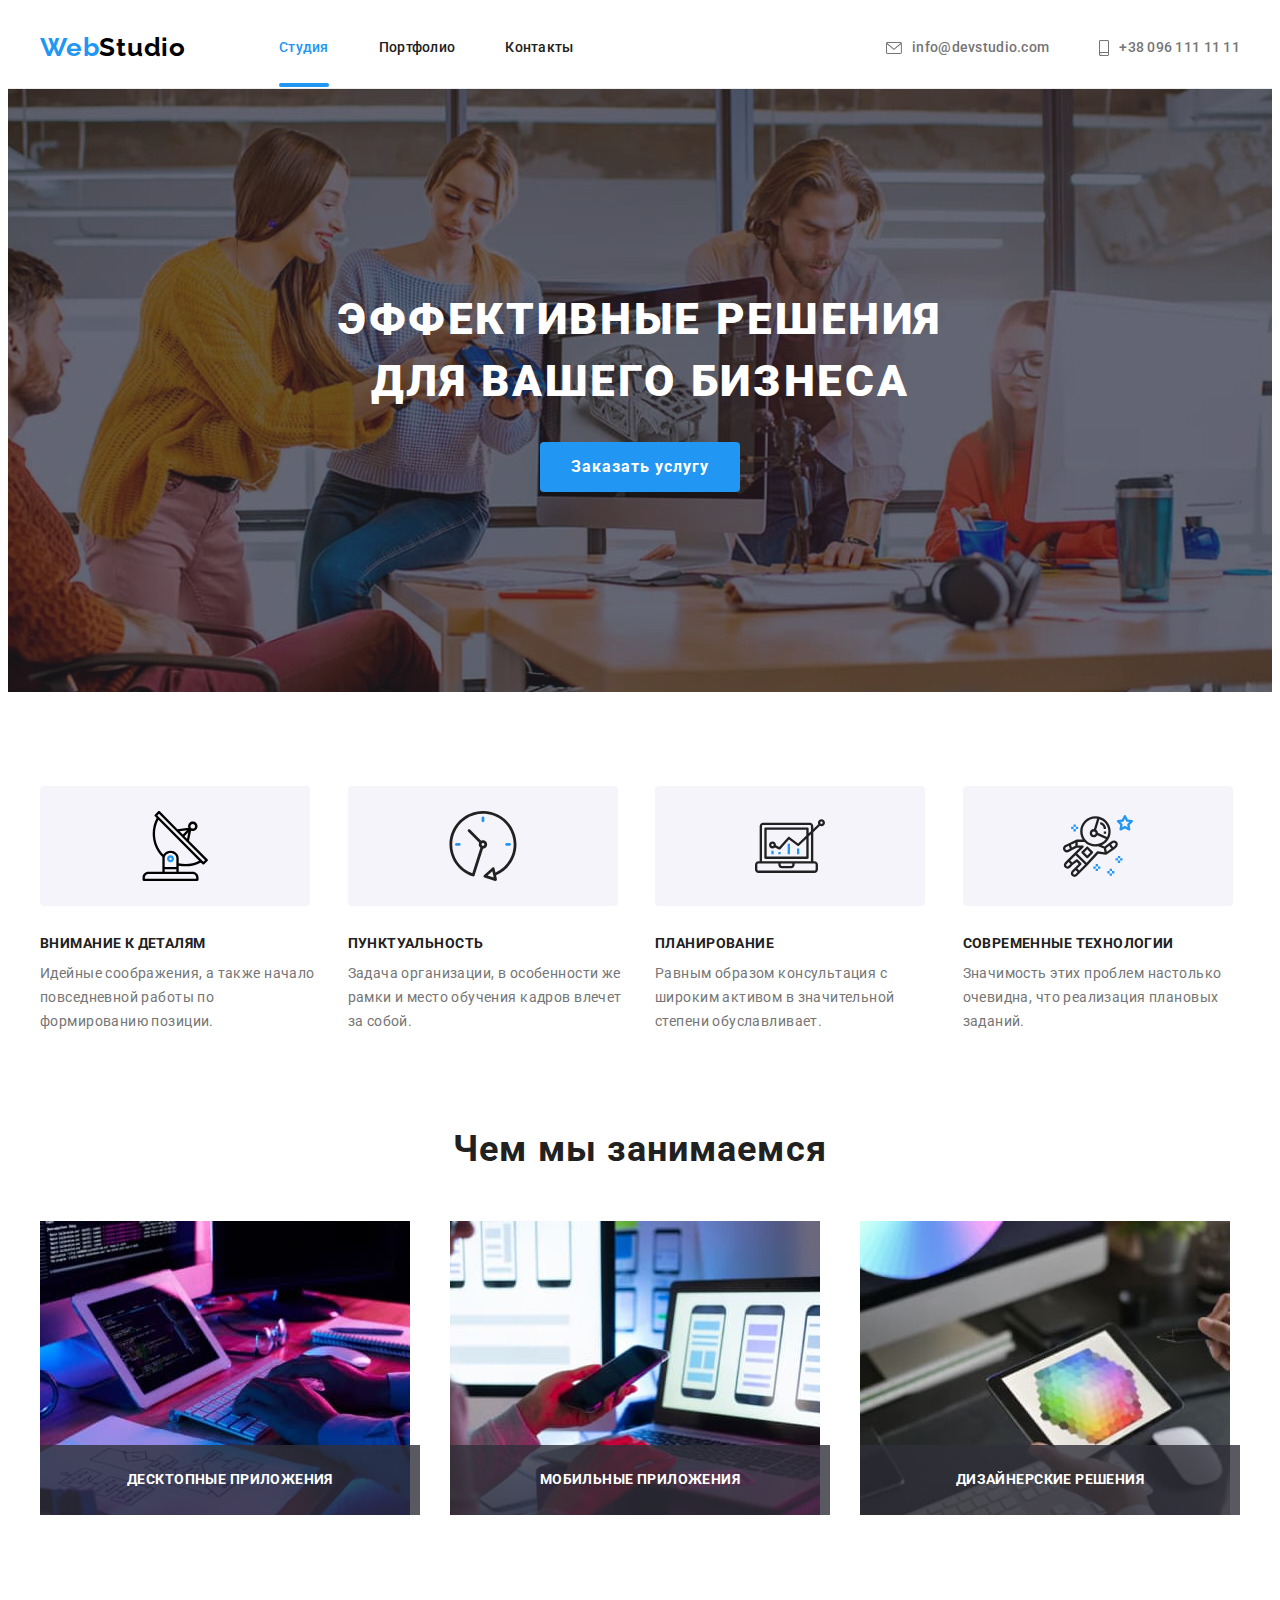
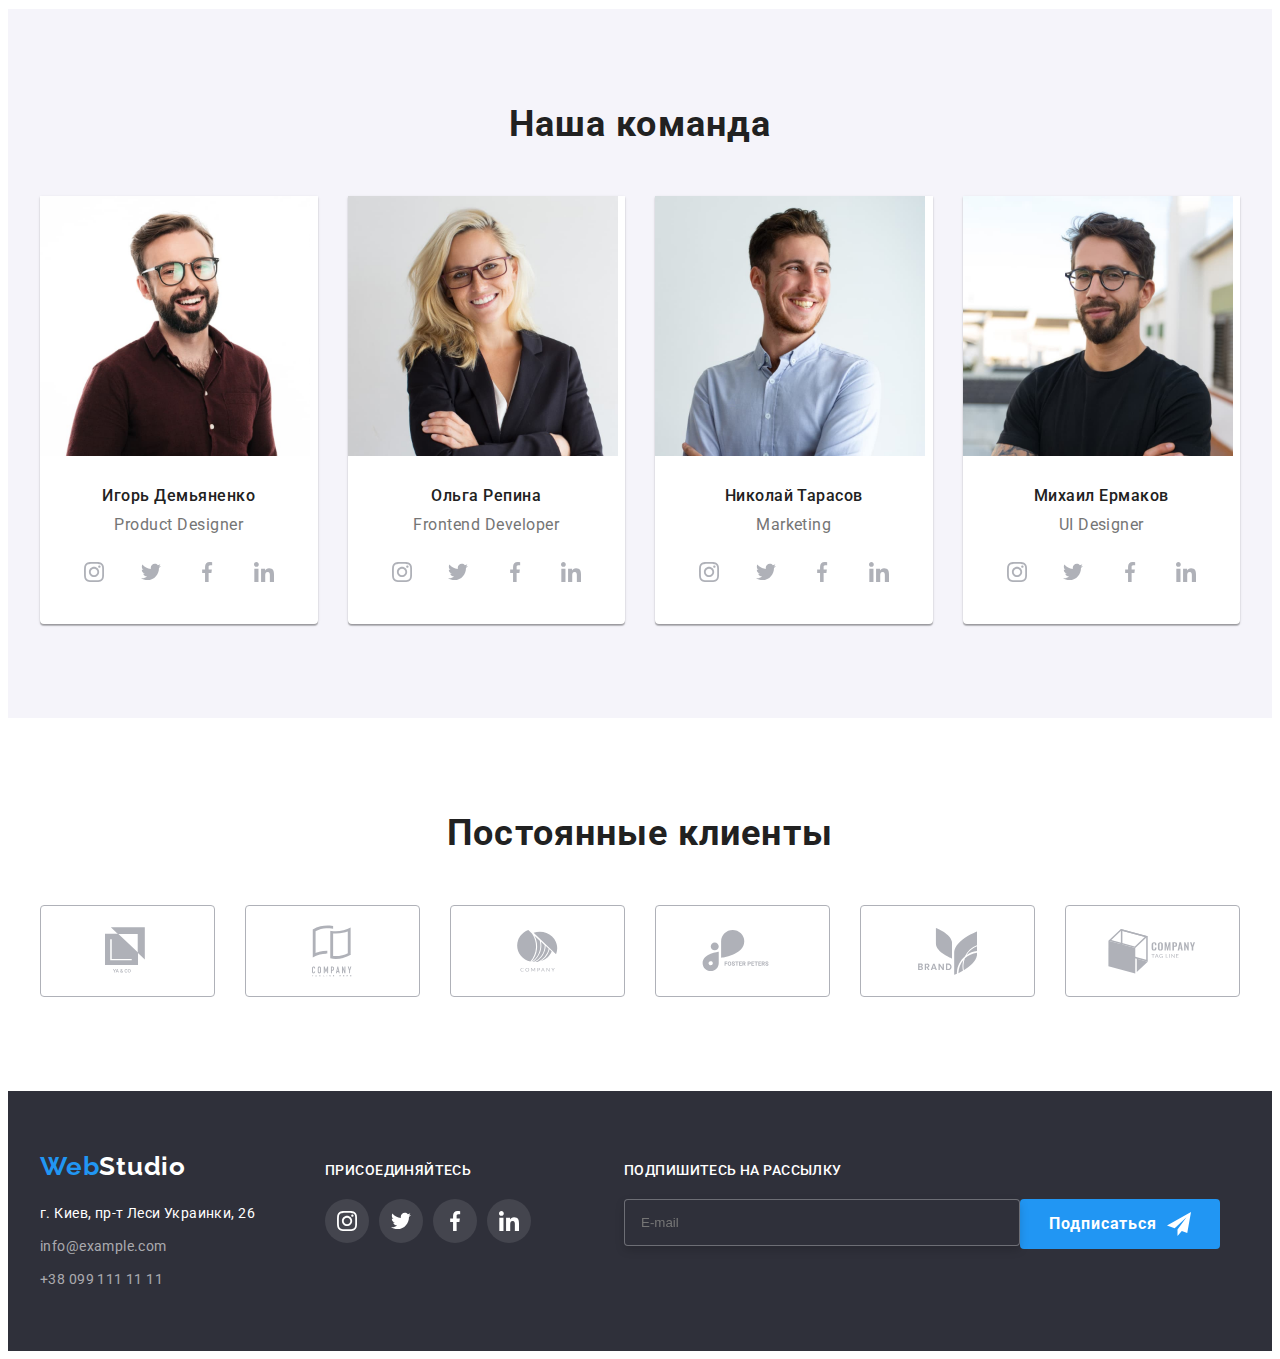
==== index.html @ 28b5408b "делаю модалку" ====
<!DOCTYPE html>
<html lang="ru">
  <head>
    <meta charset="UTF-8" />
    <meta http-equiv="X-UA-Compatible" content="IE=edge" />
    <meta name="viewport" content="width=device-width, initial-scale=1.0" />
    <title>Document</title>
    <link rel="preconnect" href="https://fonts.gstatic.com" />
    <link
      href="https://fonts.googleapis.com/css2?family=Raleway:wght@700&family=Roboto:wght@400;500;700;900&display=swap"
      rel="stylesheet"
    />
    <link
      rel="stylesheet"
      href="https://cdnjs.cloudflare.com/ajax/libs/modern-normalize/1.0.0/modern-normalize.css"
      integrity="sha512-Zx6MlUMKSVJoQ+83OwhdILe8cSEsCzfqThJd7J/VA2UrK6Ctj85p+xzqfyuNXE5B1k25uUdmJ2OzItbBy9GHAQ=="
      crossorigin="anonymous"
    />
    <link rel="stylesheet" href="./css/styles.css" />
  </head>
  <body>
    <!-- Шапка -->
    <header class="top">
      <div class="container">
        <nav class="navigator">
          <a href="./index.html" class="logo"
            >Web<span class="accent">Studio</span></a
          >
          <ul class="site-nav list">
            <li class="item">
              <a href="" class="link current">Студия</a>
            </li>
            <li class="item">
              <a href="./portfolio.html" class="link">Портфолио</a>
            </li>
            <li class="item">
              <a href="" class="link">Контакты</a>
            </li>
          </ul>
        </nav>
        <ul class="contact-nav list">
          <li class="item">
            <a href="mailto:info@devstudio.com" class="link"
              ><svg class="icon-envelope">
                <use href="./images/symbol-defs.svg#envelope"></use>
              </svg>
              info@devstudio.com</a
            >
          </li>
          <li class="item">
            <a href="tel:+380961111111" class="link">
              <svg class="icon-smartphone">
                <use href="./images/symbol-defs.svg#smartphone"></use>
              </svg>
              +38 096 111 11 11</a
            >
          </li>
        </ul>
      </div>
    </header>
    <main>
      <!-- Герой -->
      <section class="hero">
        <div class="container">
          <h1 class="hero-title">Эффективные решения для вашего бизнеса</h1>
          <button type="button" class="button primary" data-modal-open>
            Заказать услугу
          </button>
        </div>
      </section>
      <!-- Особенности -->
      <section class="features">
        <div class="container">
          <h2 class="visually-hidden">Наша особенность</h2>
          <ul class="card-set list">
            <li class="item-secondary">
              <div class="thumb">
                <svg class="icon-features">
                  <use href="./images/symbol-defs.svg#Group"></use>
                </svg>
              </div>
              <h3 class="title-features">Внимание к деталям</h3>
              <p class="text">
                Идейные соображения, а также начало повседневной работы по
                формированию позиции.
              </p>
            </li>
            <li class="item-secondary">
              <div class="thumb">
                <svg class="icon-features">
                  <use href="./images/symbol-defs.svg#clock"></use>
                </svg>
              </div>
              <h3 class="title-features">Пунктуальность</h3>
              <p class="text">
                Задача организации, в особенности же рамки и место обучения
                кадров влечет за собой.
              </p>
            </li>
            <li class="item-secondary">
              <div class="thumb">
                <svg class="icon-features">
                  <use href="./images/symbol-defs.svg#diagram"></use>
                </svg>
              </div>
              <h3 class="title-features">Планирование</h3>
              <p class="text">
                Равным образом консультация с широким активом в значительной
                степени обуславливает.
              </p>
            </li>
            <li class="item-secondary">
              <div class="thumb">
                <svg class="icon-features">
                  <use href="./images/symbol-defs.svg#astronaut"></use>
                </svg>
              </div>
              <h3 class="title-features">Современные технологии</h3>
              <p class="text">
                Значимость этих проблем настолько очевидна, что реализация
                плановых заданий.
              </p>
            </li>
          </ul>
        </div>
      </section>
      <!-- Чем мы занимаемся -->
      <section class="work">
        <div class="container">
          <h2 class="title">Чем мы занимаемся</h2>
          <ul class="card-set list">
            <li class="item-primary">
              <img
                class="img"
                src="./images/keyboard.jpg"
                alt="Клавиатура"
                width="370"
              />
              <div class="lable">
                <h3 class="title-job">Десктопные приложения</h3>
              </div>
            </li>
            <li class="item-primary">
              <img
                class="img"
                src="./images/notebook.jpg"
                alt="ноутбук"
                width="370"
              />
              <div class="lable">
                <h3 class="title-job">Мобильные приложения</h3>
              </div>
            </li>
            <li class="item-primary">
              <img
                class="img"
                src="./images/tablet.jpg"
                alt="планшет"
                width="370"
              />
              <div class="lable">
                <h3 class="title-job">Дизайнерские решения</h3>
              </div>
            </li>
          </ul>
        </div>
      </section>
      <!-- Наша команда -->
      <section class="team">
        <div class="container">
          <h2 class="title">Наша команда</h2>
          <ul class="card-set list">
            <li class="item">
              <div class="card-team">
                <img
                  src="./images/team_card_one.jpg"
                  alt="Фото Дмитрия"
                  width="270"
                />
              </div>
              <div class="name-card">
                <h3 class="name-title">Игорь Демьяненко</h3>
                <p class="text">Product Designer</p>
                <ul class="icons list">
                  <li class="item">
                    <a href="" class="icon-link">
                      <svg class="icon instagram">
                        <use href="./images/symbol-defs.svg#instagram"></use>
                      </svg>
                    </a>
                  </li>
                  <li class="item">
                    <a href="" class="icon-link">
                      <svg class="icon twitter">
                        <use href="./images/symbol-defs.svg#twitter"></use>
                      </svg>
                    </a>
                  </li>
                  <li class="item">
                    <a href="" class="icon-link">
                      <svg class="icon facebook">
                        <use href="./images/symbol-defs.svg#facebook"></use>
                      </svg>
                    </a>
                  </li>
                  <li class="item">
                    <a href="" class="icon-link">
                      <svg class="icon linkedin">
                        <use href="./images/symbol-defs.svg#linkedin"></use>
                      </svg>
                    </a>
                  </li>
                </ul>
              </div>
            </li>
            <li class="item">
              <div class="card-team">
                <img
                  src="./images/team_card_two.jpg"
                  alt="Фото Ольгы"
                  width="270"
                />
              </div>
              <div class="name-card">
                <h3 class="name-title">Ольга Репина</h3>
                <p class="text">Frontend Developer</p>
                <ul class="icons list">
                  <li class="item">
                    <a href="" class="icon-link">
                      <svg class="icon instagram">
                        <use href="./images/symbol-defs.svg#instagram"></use>
                      </svg>
                    </a>
                  </li>
                  <li class="item">
                    <a href="" class="icon-link">
                      <svg class="icon twitter">
                        <use href="./images/symbol-defs.svg#twitter"></use>
                      </svg>
                    </a>
                  </li>
                  <li class="item">
                    <a href="" class="icon-link">
                      <svg class="icon facebook">
                        <use href="./images/symbol-defs.svg#facebook"></use>
                      </svg>
                    </a>
                  </li>
                  <li class="item">
                    <a href="" class="icon-link">
                      <svg class="icon linkedin">
                        <use href="./images/symbol-defs.svg#linkedin"></use>
                      </svg>
                    </a>
                  </li>
                </ul>
              </div>
            </li>
            <li class="item">
              <div class="card-team">
                <img
                  src="./images/team_card_three.jpg"
                  alt="Фото Николая"
                  width="270"
                />
              </div>
              <div class="name-card">
                <h3 class="name-title">Николай Тарасов</h3>
                <p class="text">Marketing</p>
                <ul class="icons list">
                  <li class="item">
                    <a href="" class="icon-link">
                      <svg class="icon instagram">
                        <use href="./images/symbol-defs.svg#instagram"></use>
                      </svg>
                    </a>
                  </li>
                  <li class="item">
                    <a href="" class="icon-link">
                      <svg class="icon twitter">
                        <use href="./images/symbol-defs.svg#twitter"></use>
                      </svg>
                    </a>
                  </li>
                  <li class="item">
                    <a href="" class="icon-link">
                      <svg class="icon facebook">
                        <use href="./images/symbol-defs.svg#facebook"></use>
                      </svg>
                    </a>
                  </li>
                  <li class="item">
                    <a href="" class="icon-link">
                      <svg class="icon linkedin">
                        <use href="./images/symbol-defs.svg#linkedin"></use>
                      </svg>
                    </a>
                  </li>
                </ul>
              </div>
            </li>
            <li class="item">
              <div class="card-team">
                <img
                  src="./images/team_card_four.jpg"
                  alt="Фото Дмитрия"
                  width="270"
                />
              </div>
              <div class="name-card">
                <h3 class="name-title">Михаил Ермаков</h3>
                <p class="text">UI Designer</p>
                <ul class="icons list">
                  <li class="item">
                    <a href="" class="icon-link">
                      <svg class="icon instagram">
                        <use href="./images/symbol-defs.svg#instagram"></use>
                      </svg>
                    </a>
                  </li>
                  <li class="item">
                    <a href="" class="icon-link">
                      <svg class="icon twitter">
                        <use href="./images/symbol-defs.svg#twitter"></use>
                      </svg>
                    </a>
                  </li>
                  <li class="item">
                    <a href="" class="icon-link">
                      <svg class="icon facebook">
                        <use href="./images/symbol-defs.svg#facebook"></use>
                      </svg>
                    </a>
                  </li>
                  <li class="item">
                    <a href="" class="icon-link">
                      <svg class="icon linkedin">
                        <use href="./images/symbol-defs.svg#linkedin"></use>
                      </svg>
                    </a>
                  </li>
                </ul>
              </div>
            </li>
          </ul>
        </div>
      </section>
      <!-- КЛИЕНТЫ -->
      <section class="client">
        <div class="container">
          <h2 class="title">Постоянные клиенты</h2>
          <ul class="card-set list">
            <li class="clients-item">
              <a href="" class="icon-link">
                <svg width="44" height="49">
                  <use href="./images/symbol-defs.svg#YA--CO"></use>
                </svg>
              </a>
            </li>
            <li class="clients-item">
              <a href="" class="icon-link">
                <svg width="40" height="52">
                  <use href="./images/symbol-defs.svg#tagline-here"></use>
                </svg>
              </a>
            </li>
            <li class="clients-item">
              <a href="" class="icon-link">
                <svg width="41" height="42">
                  <use href="./images/symbol-defs.svg#Company"></use>
                </svg>
              </a>
            </li>
            <li class="clients-item">
              <a href="" class="icon-link">
                <svg width="80" height="42">
                  <use href="./images/symbol-defs.svg#FOSTER-PETERS"></use>
                </svg>
              </a>
            </li>
            <li class="clients-item">
              <a href="" class="icon-link">
                <svg width="59" height="47">
                  <use href="./images/symbol-defs.svg#Brand"></use>
                </svg>
              </a>
            </li>
            <li class="clients-item">
              <a href="" class="icon-link">
                <svg width="88" height="45">
                  <use href="./images/symbol-defs.svg#Tag-line"></use>
                </svg>
              </a>
            </li>
          </ul>
        </div>
      </section>
    </main>
    <!-- Подвал -->
    <footer class="bot">
      <div class="container">
        <div class="footer">
          <a href="./index.html" class="logo"
            >Web<span class="bot-accent">Studio</span></a
          >
          <address>
            <ul class="bot-nav list">
              <li class="item">
                <a
                  href="https://goo.gl/maps/C3wc61QRGGhpV8wW8"
                  target="_blank"
                  rel="noopener noreferrer"
                  class="maps"
                  >г. Киев, пр-т Леси Украинки, 26
                </a>
              </li>
              <li class="item">
                <a href="mailto:info@example.com" class="link"
                  >info@example.com</a
                >
              </li>
              <li class="item">
                <a href="tel:+380991111111" class="link">+38 099 111 11 11</a>
              </li>
            </ul>
          </address>
        </div>
        <div class="bot-icons">
          <p class="join">присоединяйтесь</p>
          <ul class="list">
            <li class="item">
              <a href="" class="icon-link">
                <svg class="icon">
                  <use href="./images/symbol-defs.svg#instagram"></use>
                </svg>
              </a>
            </li>
            <li class="item">
              <a href="" class="icon-link">
                <svg class="icon">
                  <use href="./images/symbol-defs.svg#twitter"></use>
                </svg>
              </a>
            </li>
            <li class="item">
              <a href="" class="icon-link">
                <svg class="icon">
                  <use href="./images/symbol-defs.svg#facebook"></use>
                </svg>
              </a>
            </li>
            <li class="item">
              <a href="" class="icon-link">
                <svg class="icon">
                  <use href="./images/symbol-defs.svg#linkedin"></use>
                </svg>
              </a>
            </li>
          </ul>
        </div>

        <div class="subscribe">
          <p class="join">Подпишитесь на рассылку</p>
          <form class="subscribe-email">
            <label>
              <input
                class="input-footer"
                type="email"
                name="mail"
                placeholder="E-mail"
              />
            </label>
            <button class="button primary" type="submit">
              Подписаться
              <svg width="24" height="24" class="icon-send">
                <use href="./images/symbol-defs.svg#icon-send"></use>
              </svg>
            </button>
          </form>
        </div>
      </div>
    </footer>
    <!-- /* ======== МОДАЛКА ======== */ -->
    <div class="backdrop is-hidden" data-modal>
      <div class="modal">
        <button class="btn-close" type="button" data-modal-close>
          <svg width="18" height="18" class="close">
            <use href="./images/symbol-defs.svg#close"></use>
          </svg>
        </button>
        <form action="" autocomplete="off">
          <h2>Оставьте свои данные, мы вам перезвоним</h2>

            <div class="form-filed">
              <input type="text" name="name" id=""/>
              <label class="form-label">Имя </label>
            <svg class="icon" width="18" height="18">
              <use href="./images/symbol-defs.svg#person-black">
            </svg>
            </div>

            <!-- <div class="form-filed">
              <label class="form-label">Телефон</label>
            <svg wiclass="icon" dth="18" height="18">
              <use href="./images/symbol-defs.svg#phone-black">
            </svg> 
            <input type="text" name="name"/>
            </div>

            <div class="form-filed">
              <label class="form-label">Почта </label>
            <svg wiclass="icon" dth="18" height="18">
              <use href="./images/symbol-defs.svg#email-black">
            </svg>
            <input type="text" name="name"/>
            </div>

            <div class="form-filed">
               <label class="form-label">Комментарий </label>
            <textarclass="icon" ea name="" id="" cols="30" rows="10"></textarea> 
            </div> -->

            <!-- <div class="form-filed">
            <input type="checkbox">
            <label class="form-label">Соглашаюсь с рассылкой и принимаю Условия договора</label>
            </div> -->
       </form>
      </div>
    </div>
    <script src="./js/modal.js"></script>
  </body>
</html>
---- css/styles.css ----
/* цвет основного текста #212121 */
/* вторичный цвет текста #757575 */
/* акцент #2196F3 */
/* белый #FFFFFF */
/* вторичный цвет фона #F5F4FA */

/* ======== ОБЩИЕ ======== */

:root {
  --primary-text-color: #212121;
  --secondary-text-color: #757575;
  --accent-text-color: #2196f3;
  --white-color: #ffffff;
  --background-color: #f5f4fa;
  --secondary-button-bgc: #188ce8;

  --card-shadow: 0px 1px 3px rgba(0, 0, 0, 0.12),
    0px 1px 1px rgba(0, 0, 0, 0.14), 0px 2px 1px rgba(0, 0, 0, 0.2);

  --card-set-gap: 30px;
}
body {
  font-family: 'Roboto', sans-serif;
  color: var(--primary-text-color);
  font-style: normal;
  font-weight: 500;
  font-size: 14px;
  line-height: 1.14;
  letter-spacing: 0.02em;
}
.visually-hidden {
  position: absolute;
  clip: rect(0 0 0 0);
}
.list {
  list-style: none;
}
.text {
  color: var(--secondary-text-color);
}

.link {
  text-decoration: none;
}

img {
  display: block;
  height: auto;
}

h1,
h2,
h3,
h4,
h5,
h6,
p,
ul {
  margin-top: 0px;
  margin-bottom: 0px;
}

ul,
ol {
  margin: 0;
  padding: 0;
}

.container {
  margin-left: auto;
  margin-right: auto;
  padding-left: 15px;
  padding-right: 15px;
  width: 1200px;
}

/* ======== КНОПКА ======== */

.button {
  display: flex;
  margin-left: auto;
  margin-right: auto;
  padding: 6px 22px;
  border-radius: 4px;
  border: 0px;
  align-items: center;

  font-family: inherit;
  font-family: Roboto;
  font-weight: 500;
  font-size: 16px;
  line-height: 1.6;
  letter-spacing: 0.03em;
  text-align: center;
  cursor: pointer;
  background-color: var(--background-color);
  color: var(--primary-text-color);

  transition: background-color 250ms cubic-bezier(0.4, 0, 0.2, 1),
    color 250ms cubic-bezier(0.4, 0, 0.2, 1),
    filter 250ms cubic-bezier(0.4, 0, 0.2, 1);
}

.button:hover,
.button:focus {
  background-color: var(--accent-text-color);
  color: var(--white-color);
  filter: drop-shadow(0px 4px 4px rgba(0, 0, 0, 0.25));
}

.button.primary {
  width: 200px;
  height: 50px;
  padding: 0;
  justify-content: center;

  background-color: var(--accent-text-color);
  color: var(--white-color);
  font-family: inherit;
  font-weight: bold;
  line-height: 1.9;
  letter-spacing: 0.06em;

  transition: background-color 250ms cubic-bezier(0.4, 0, 0.2, 1);
}

.button.primary:hover,
.button.primary:focus {
  background-color: var(--secondary-button-bgc);
}

.button.current {
  background-color: var(--accent-text-color);
  color: var(--white-color);
}

/* ======== ЛОГОТИП ======== */

.logo .bot-accent {
  margin-bottom: 20px;
}

.logo {
  display: block;

  color: var(--accent-text-color);
  font-family: 'Raleway', sans-serif;
  font-weight: bold;
  font-size: 26px;
  line-height: 1.19;
  letter-spacing: 0.03em;
  text-decoration: none;
}

.navigator .logo {
  margin-right: 93px;
  padding-top: 24px;
  padding-bottom: 25px;
}

.bot .logo {
  margin-bottom: 20px;
}
.accent {
  color: #000000;
}

.bot-accent {
  color: var(--white-color);
}

/* ======== ШАПКА ======== */
.top {
  border-bottom: 1px solid #ececec;
}

.top .link {
  color: var(--primary-text-color);
}

.top .container {
  display: flex;
  align-items: center;
}

.navigator {
  display: flex;
  align-items: center;
}

.site-nav {
  display: flex;
}
.site-nav .link {
  padding: 32px 0px;
  position: relative;
  transition: color 250ms cubic-bezier(0.4, 0, 0.2, 1);
}
.site-nav .link::after {
  content: '';
  position: absolute;
  transition: transform 250ms cubic-bezier(0.4, 0, 0.2, 1);
  transform: scaleX(0);
  bottom: 0px;
  right: 0px;

  width: 100%;
  height: 4px;
  background-color: var(--accent-text-color);
  border-radius: 2px;
}
.site-nav .link:hover::after {
  transform: scaleX(1);
}
.site-nav .item:not(:last-child) {
  margin-right: 50px;
}
.site-nav .link.current::after {
  transform: scaleX(1);
}
.site-nav .link.current {
  color: var(--accent-text-color);
}

.contact-nav {
  display: flex;
  margin-left: auto;
}

.contact-nav .link {
  display: flex;
  align-items: center;
  padding: 32px 0px;

  color: var(--secondary-text-color);
  fill: var(--secondary-text-color);

  transition: color 250ms cubic-bezier(0.4, 0, 0.2, 1),
    fill 250ms cubic-bezier(0.4, 0, 0.2, 1);
}

.contact-nav .item:not(:last-child) {
  margin-right: 50px;
}

.site-nav .link:hover,
.contact-nav .link:hover,
.site-nav .link:focus,
.contact-nav .link:focus {
  color: var(--accent-text-color);
  fill: var(--accent-text-color);
}

.icon-envelope {
  margin-right: 10px;

  width: 16px;
  height: 12px;
}

.icon-smartphone {
  margin-right: 10px;

  width: 10px;
  height: 16px;
}

/* ======== ГЕРОЙ ======== */

.hero {
  margin-left: auto;
  margin-right: auto;
  padding-top: 200px;
  padding-bottom: 200px;
  max-width: 1600px;
  background-size: cover;
  background-position: center;

  background-color: #2f303a;

  background-image: linear-gradient(
      to left,
      rgba(47, 48, 58, 0.4),
      rgba(47, 48, 58, 0.4)
    ),
    url(../images/hero.jpg);
}

.hero-title {
  margin-left: auto;
  margin-right: auto;
  margin-bottom: 30px;
  width: 696px;

  color: var(--white-color);
  font-weight: 900;
  font-size: 44px;
  line-height: 1.4;
  text-align: center;
  letter-spacing: 0.06em;
  text-transform: uppercase;
}
/* модалка  */
.backdrop {
  position: fixed;
  top: 0;
  left: 0;
  width: 100vw;
  height: 100vh;
  background-color: rgba(0, 0, 0, 0.2);
  transition: transform 250ms cubic-bezier(0.4, 0, 0.2, 1),
    opacity 250ms cubic-bezier(0.4, 0, 0.2, 1);
}

.backdrop.is-hidden {
  opacity: 0;
  pointer-events: none;
  transform: scale(0);
}

.modal {
  position: absolute;
  top: 50%;
  left: 50%;
  transform: translate(-50%, -50%);
  padding: 40px;

  height: 581px;
  width: 528px;
  background-color: var(--white-color);

  box-shadow: 0px 1px 3px rgba(0, 0, 0, 0.12), 0px 1px 1px rgba(0, 0, 0, 0.14),
    0px 2px 1px rgba(0, 0, 0, 0.2);
  border-radius: 4px;
}

.btn-close {
  position: absolute;
  display: flex;
  align-items: center;
  justify-content: center;
  top: 8px;
  right: 8px;
  border: 1px solid rgba(0, 0, 0, 0.1);
  border-radius: 50%;
  cursor: pointer;

  width: 30px;
  height: 30px;
  background-color: var(--white-color);
}
.btn-close:hover,
.btn-close:focus {
  fill: var(--accent-text-color);
}
.form-filed {
  position: relative;
}

.form-label {
  position: absolute;
}

textarea {
  resize: none;
}
/* ======== ФИЛЬТР ======== */
.filters-flex {
  padding-top: 94px;
  padding-bottom: 94px;
}

.filters.list {
  display: flex;
  margin-right: auto;
  margin-left: auto;
  margin-bottom: 50px;
  padding: 0px;
  width: 611px;

  justify-content: space-between;
}

/* ======== ОСОБЕННОСТИ ======== */
/* Карточки */
.features {
  padding-top: 94px;
}

.title-features {
  margin-bottom: 10px;

  font-weight: bold;
  font-size: 14px;
  line-height: 1.14;
  letter-spacing: 0.03em;
  text-transform: uppercase;
}
.features .text {
  font-weight: normal;
  font-size: 14px;
  line-height: 1.7;
  letter-spacing: 0.03em;
}

.card-set {
  display: flex;
  flex-wrap: wrap;
  padding: 0px;

  margin-left: calc(-1 * var(--card-set-gap));
  margin-top: calc(-1 * var(--card-set-gap));
}

.card-set > .item {
  flex-basis: calc(100% / 4 - var(--card-set-gap));
  margin-left: var(--card-set-gap);
  margin-top: var(--card-set-gap);

  box-shadow: var(--card-shadow);
  border-radius: 0px 0px 4px 4px;
  background-color: var(--white-color);
}

.card-set .item-primary {
  flex-basis: calc(100% / 3 - var(--card-set-gap));
  margin-left: var(--card-set-gap);
  margin-top: var(--card-set-gap);
}
.card-set .item-primary:nth-last-child(-n + 3) {
  margin-bottom: 0;
}
.card-set .item-secondary {
  flex-basis: calc(100% / 4 - var(--card-set-gap));
  margin-left: var(--card-set-gap);
  margin-top: var(--card-set-gap);
}

.thumb {
  margin-bottom: 30px;
  width: 270px;
  height: 120px;

  display: flex;
  align-items: center;
  justify-content: center;
  border-radius: 4px;

  background-color: var(--background-color);
}

.icon-features {
  width: 70px;
  height: 70px;
}

/* ======== НАШИ ПРОЕКТЫ ======== */
.contact-card {
  border: 1px solid #eeeeee;
  border-top: none;
  padding: 20px 24px;
}

.title-card {
  margin-bottom: 4px;

  color: var(--primary-text-color);
  font-weight: bold;
  font-size: 18px;
  line-height: 2;
  letter-spacing: 0.06em;
}

.contact-card .text {
  font-size: 16px;
  font-weight: normal;
  line-height: 1.9;
  letter-spacing: 0.03em;
}

.card-project:focus,
.card-project:hover {
  box-shadow: 0px 1px 1px rgba(0, 0, 0, 0.12), 0px 4px 4px rgba(0, 0, 0, 0.06),
    1px 4px 6px rgba(0, 0, 0, 0.16);
}

.animation {
  position: relative;
  overflow: hidden;
}
.overlay {
  position: absolute;
  transform: translateY(100%);

  top: 0;
  padding: 63px 23px;
  width: 100%;
  height: 100%;

  font-weight: normal;
  font-size: 18px;
  line-height: 1.56;
  letter-spacing: 0.03em;

  color: var(--white-color);
  background-color: rgba(33, 150, 243, 0.9);

  transition: transform 250ms cubic-bezier(0.4, 0, 0.2, 1);
}

.link:focus .overlay,
.link:hover .overlay {
  transform: translateX(0);
}

/* ======== ЧЕМ МЫ ЗАНИМАЕМСЯ ======== */

.work {
  padding-top: 94px;
  padding-bottom: 94px;

  position: relative;
}

.title {
  margin-bottom: 50px;

  font-weight: bold;
  font-size: 36px;
  line-height: 1.2;
  text-align: center;
  letter-spacing: 0.03em;
}
.item-primary {
  position: relative;
}

.lable {
  position: absolute;
  width: 100%;
  height: 70px;
  bottom: 0;
  overflow: hidden;

  display: flex;
  justify-content: center;
  align-items: center;

  background: rgba(47, 48, 58, 0.8);
}
.title-job {
  font-weight: 700;
  font-size: 14px;
  letter-spacing: 0.03em;
  text-transform: uppercase;

  color: var(--white-color);
}

/* ======== НАША КОМАНДА ======== */

.team {
  background-color: var(--background-color);
}

.team .container {
  padding-top: 94px;
  padding-bottom: 94px;
}

.name-title {
  margin-bottom: 10px;

  font-weight: 500;
  font-size: 16px;
  line-height: 19px;

  text-align: center;
  letter-spacing: 0.03em;
}

.name-card {
  padding: 30px 32px;
}
.name-card .text {
  margin-bottom: 16px;

  font-weight: normal;
  font-size: 16px;
  line-height: 1.19;
  text-align: center;
  letter-spacing: 0.03em;
}
.icons {
  display: flex;
  justify-content: space-between;
}
.name-card .icon-link {
  width: 44px;
  height: 44px;
  border-radius: 50%;
  fill: rgba(175, 177, 184, 1);

  transition: background-color 250ms cubic-bezier(0.4, 0, 0.2, 1),
    fill 250ms cubic-bezier(0.4, 0, 0.2, 1);
}

.icon {
  width: 20px;
  height: 20px;
}

.name-card .icon-link:focus,
.name-card .icon-link:hover {
  background-color: var(--accent-text-color);
  fill: var(--white-color);
}

/* ======== ПОСТОЯННЫЕ КЛИЕНТЫ ======== */

.client .container {
  padding-top: 94px;
  padding-bottom: 94px;
}
.clients-item {
  flex-basis: calc(100% / 6 - var(--card-set-gap));
  margin-left: var(--card-set-gap);
  margin-top: var(--card-set-gap);

  fill: rgba(175, 177, 184, 1);
}

.client .icon-link {
  height: 90px;

  border: 1px solid #afb1b8;
  border-radius: 4px;

  fill: rgba(175, 177, 184, 1);

  transition: fill 250ms cubic-bezier(0.4, 0, 0.2, 1),
    border 250ms cubic-bezier(0.4, 0, 0.2, 1);
}

.client .icon-link:hover,
.client .icon-link:focus {
  fill: var(--accent-text-color);
  border: 1px solid var(--accent-text-color);
}

/* ======== ПОДВАЛ ======== */

.bot {
  padding-top: 60px;
  padding-bottom: 60px;
  margin-left: auto;
  margin-right: auto;

  background-color: #2f303a;
}
.bot .container {
  padding-top: 0px;
  display: flex;
  align-items: baseline;
}
.bot-nav {
  padding: 0px;

  font-style: normal;
  font-weight: normal;
  line-height: 1.7;
  letter-spacing: 0.03em;
}

.bot-nav > .item:not(:last-child) {
  margin-bottom: 9px;
}

.maps {
  color: var(--white-color);
  text-decoration: none;
}

.bot-nav .link {
  color: rgba(255, 255, 255, 0.6);
  transition: color 250ms cubic-bezier(0.4, 0, 0.2, 1);
}

.bot-nav .link:hover,
.bot-nav .link:focus {
  color: var(--accent-text-color);
}
.bot-social {
  padding: 0px;
}
.bot-social .link {
  fill: var(--secondary-text-color);
}
.join {
  margin-bottom: 20px;

  letter-spacing: 0.03em;
  text-transform: uppercase;
  color: var(--white-color);
}

.bot-icons {
  min-width: 206px;
  margin-right: 93px;
}
.bot-icons .list {
  display: flex;
  justify-content: space-between;
}
.icon-link {
  display: flex;
  justify-content: center;
  align-items: center;
}
.bot-icons .icon-link {
  width: 44px;
  height: 44px;
  border-radius: 50%;
  fill: var(--white-color);
  background-color: rgba(255, 255, 255, 0.1);
  transition: background-color 250ms cubic-bezier(0.4, 0, 0.2, 1),
    fill 250ms cubic-bezier(0.4, 0, 0.2, 1);
}

.bot-icons .icon-link:focus,
.bot-icons .icon-link:hover {
  background-color: var(--accent-text-color);
  fill: var(--white-color);
}

.footer {
  margin-right: 70px;
}

.icon-send {
  margin-left: 10px;
}
.subscribe-email {
  display: flex;
}
.input-footer {
  margin-right: 12px;
  padding: 15px 189px 15px 16px;
  background-color: #2f303a;
  border: 1px solid rgba(255, 255, 255, 0.3);
  box-sizing: border-box;
  filter: drop-shadow(0px 4px 4px rgba(0, 0, 0, 0.15));
  border-radius: 4px;
}
input {
  width: 100%;
}
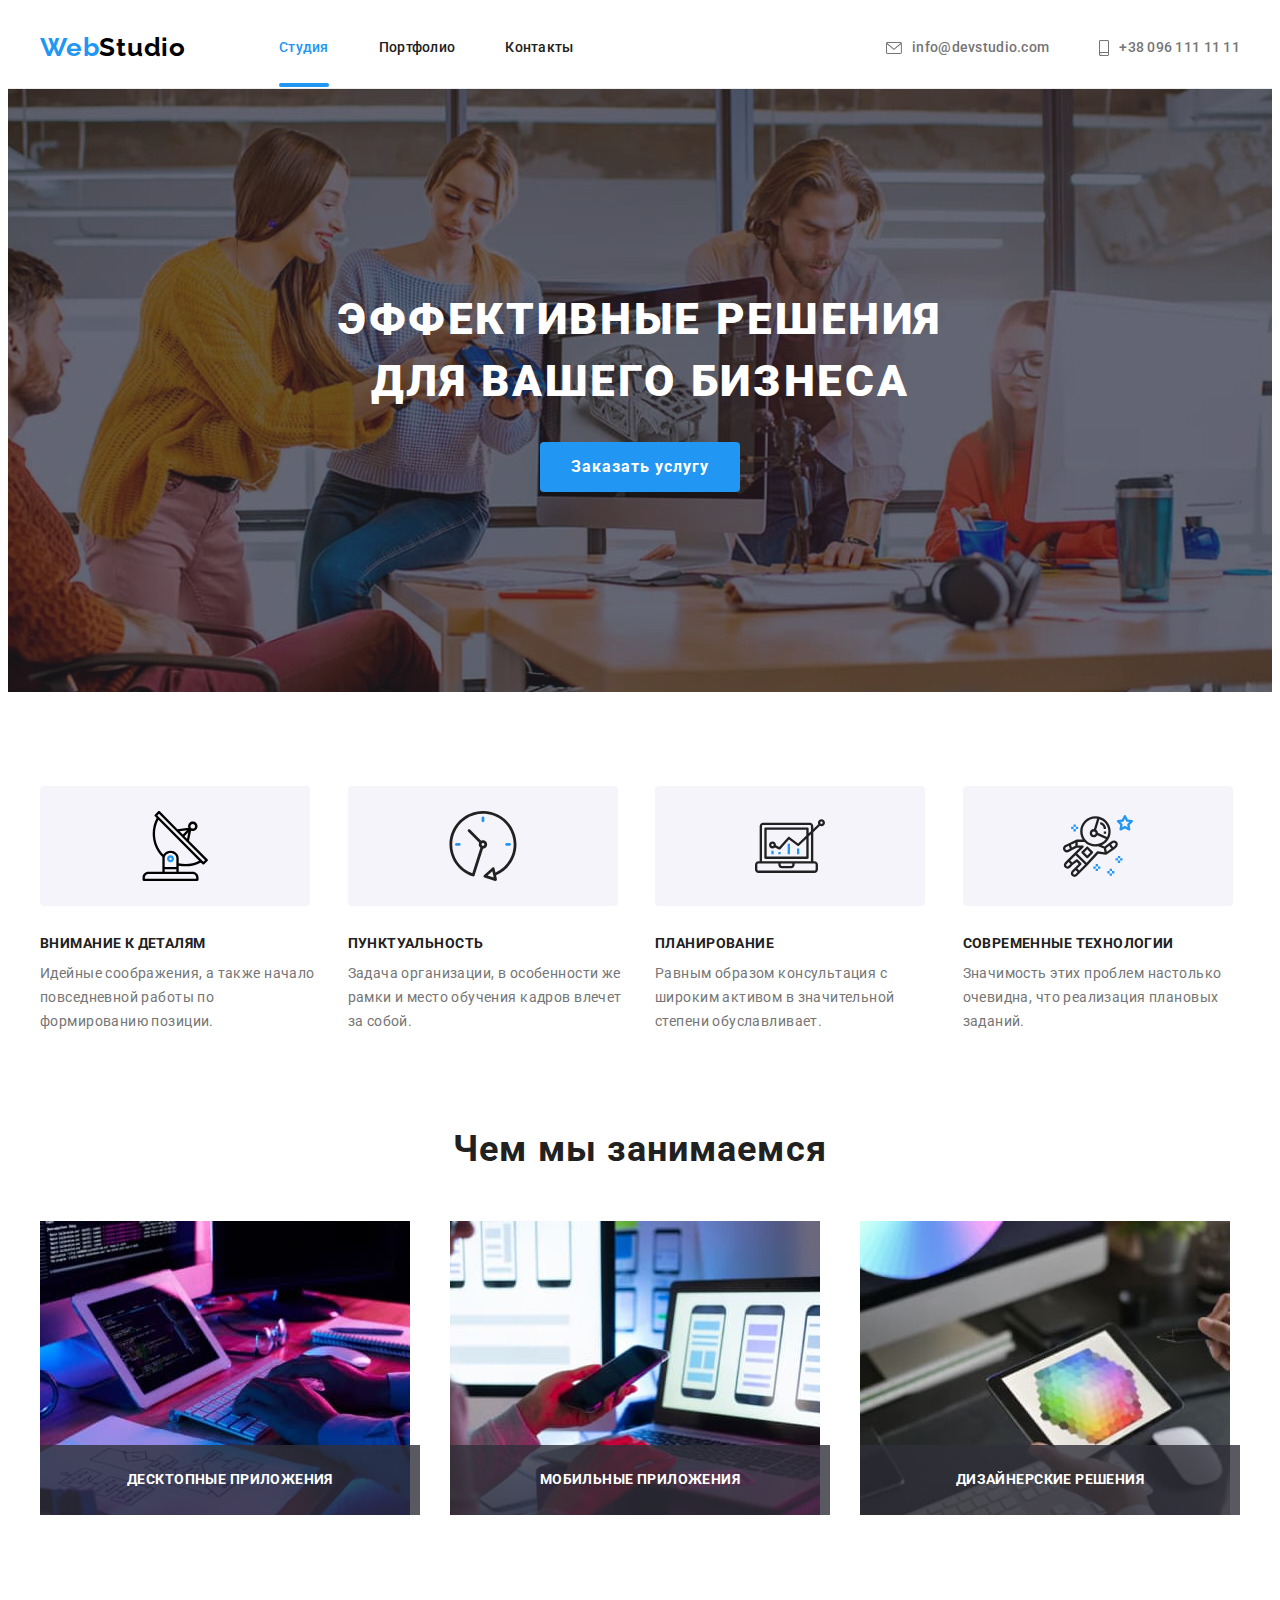
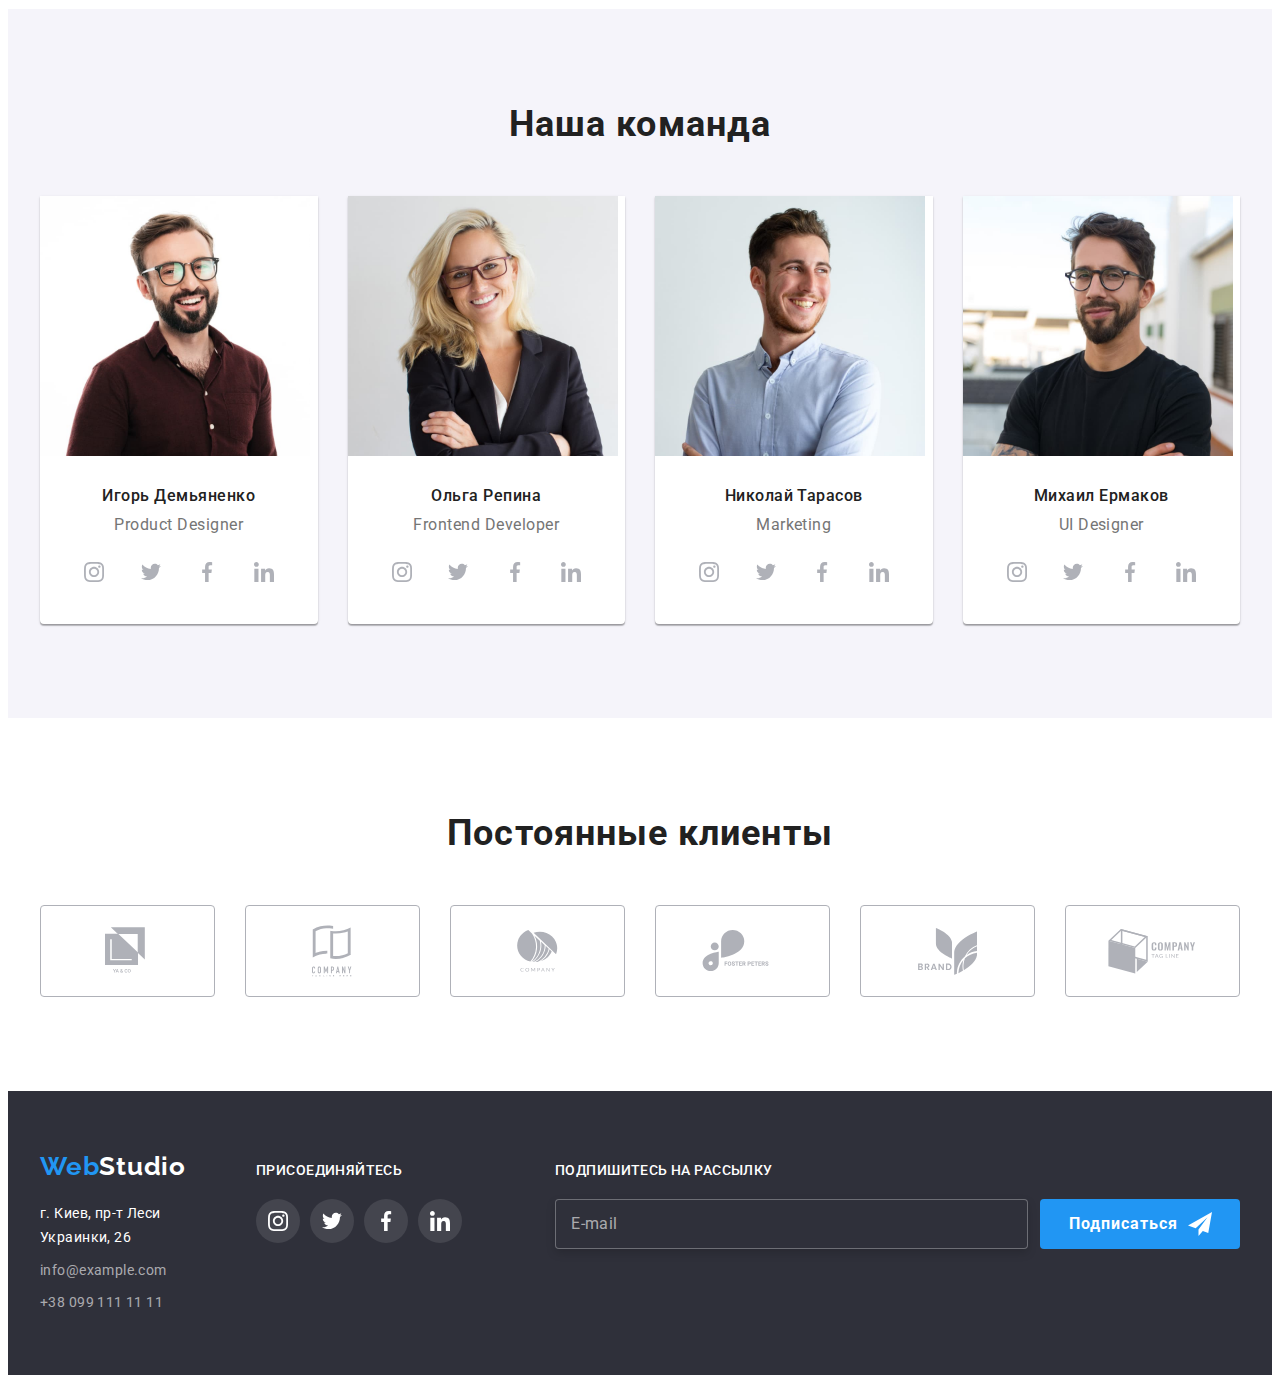
==== commit 57bdb978: "модалка інпут" ====
--- a/index.html
+++ b/index.html
@@ -462,14 +462,14 @@
         <div class="subscribe">
           <p class="join">Подпишитесь на рассылку</p>
           <form class="subscribe-email">
-            <label>
+            
               <input
                 class="input-footer"
                 type="email"
                 name="mail"
-                placeholder="E-mail"
+                id="name"
               />
-            </label>
+            <label class="sub-label" for="name">E-mail</label>
             <button class="button primary" type="submit">
               Подписаться
               <svg width="24" height="24" class="icon-send">
@@ -488,43 +488,45 @@
             <use href="./images/symbol-defs.svg#close"></use>
           </svg>
         </button>
-        <form action="" autocomplete="off">
+        <div class="modal-menu">
           <h2>Оставьте свои данные, мы вам перезвоним</h2>
+          <form>
+                <label class="form-filed">
+                <input class="form-input" type="text" name="name" />
+                  <svg  class="icon-label" width="18" height="18">
+                    <use href="./images/symbol-defs.svg#person-black">
+                  </svg>
+                  <span class="form-label">Имя</span> 
+                </label>
+              
 
-            <div class="form-filed">
-              <input type="text" name="name" id=""/>
-              <label class="form-label">Имя </label>
-            <svg class="icon" width="18" height="18">
-              <use href="./images/symbol-defs.svg#person-black">
-            </svg>
-            </div>
+              <!-- <div class="form-filed">
+                <label class="form-label">Телефон</label>
+                <input class="input-model" type="text" name="name"/>
+                <svg class="icon-label" width="18" height="18">
+                  <use href="./images/symbol-defs.svg#phone-black">
+                </svg> 
+              </div>
 
-            <!-- <div class="form-filed">
-              <label class="form-label">Телефон</label>
-            <svg wiclass="icon" dth="18" height="18">
-              <use href="./images/symbol-defs.svg#phone-black">
-            </svg> 
-            <input type="text" name="name"/>
-            </div>
+              <div class="form-filed">
+                <label class="form-label">Почта </label>
+                <input class="input-model" type="text" name="name"/>
+              <svg class="icon-label" width="18" height="18">
+                <use href="./images/symbol-defs.svg#email-black">
+              </svg>
+              </div>
 
-            <div class="form-filed">
-              <label class="form-label">Почта </label>
-            <svg wiclass="icon" dth="18" height="18">
-              <use href="./images/symbol-defs.svg#email-black">
-            </svg>
-            <input type="text" name="name"/>
-            </div>
+              <div class="form-filed">
+                <label class="form-label">Комментарий </label>
+              <textarea  name="" id="" cols="30" rows="10"></textarea> 
+              </div>
 
-            <div class="form-filed">
-               <label class="form-label">Комментарий </label>
-            <textarclass="icon" ea name="" id="" cols="30" rows="10"></textarea> 
-            </div> -->
-
-            <!-- <div class="form-filed">
-            <input type="checkbox">
-            <label class="form-label">Соглашаюсь с рассылкой и принимаю Условия договора</label>
-            </div> -->
-       </form>
+              <div class="form-filed"> 
+              <input type="checkbox">
+              <label class="form-label">Соглашаюсь с рассылкой и принимаю Условия договора</label>
+              </div> -->
+          </form>
+        </div>
       </div>
     </div>
     <script src="./js/modal.js"></script>
--- a/css/styles.css
+++ b/css/styles.css
@@ -323,7 +323,6 @@
   top: 50%;
   left: 50%;
   transform: translate(-50%, -50%);
-  padding: 40px;
 
   height: 581px;
   width: 528px;
@@ -353,12 +352,44 @@
 .btn-close:focus {
   fill: var(--accent-text-color);
 }
+
+.modal-menu {
+  display: block;
+  padding: 40px;
+}
 .form-filed {
   position: relative;
-}
-
+  margin-bottom: 10px;
+}
 .form-label {
   position: absolute;
+  /* top: 50%; */
+  left: 10px;
+
+  transform: translateY(-100%);
+}
+/* .input-model:hover + .icon-label,
+.input-model:hover,
+.input-model:focus + .icon-label,
+.input-model:focus {
+  fill: var(--accent-text-color);
+  border-color: var(--accent-text-color);
+} */
+.form-input {
+  margin: 0px;
+  padding: 11px 12px;
+  font: inherit;
+
+  border: 1px solid rgba(33, 33, 33, 0.2);
+  box-sizing: border-box;
+  border-radius: 4px;
+}
+.icon-label {
+  position: absolute;
+  left: 12px;
+  top: 50%;
+
+  transform: translateY(-50%);
 }
 
 textarea {
@@ -736,22 +767,41 @@
 .footer {
   margin-right: 70px;
 }
-
 .icon-send {
   margin-left: 10px;
 }
+.subscribe {
+  display: inline-block;
+  width: 100%;
+}
 .subscribe-email {
   display: flex;
 }
+.subscribe-email .button.primary {
+  padding-left: 29px;
+  padding-right: 28px;
+}
 .input-footer {
+  position: relative;
   margin-right: 12px;
-  padding: 15px 189px 15px 16px;
   background-color: #2f303a;
   border: 1px solid rgba(255, 255, 255, 0.3);
   box-sizing: border-box;
   filter: drop-shadow(0px 4px 4px rgba(0, 0, 0, 0.15));
   border-radius: 4px;
 }
+.sub-label {
+  position: absolute;
+  margin-top: 15px;
+  margin-left: 16px;
+
+  font-weight: normal;
+  font-size: 16px;
+  line-height: 1.25;
+  letter-spacing: 0.03em;
+
+  color: rgba(255, 255, 255, 0.6);
+}
 input {
   width: 100%;
 }
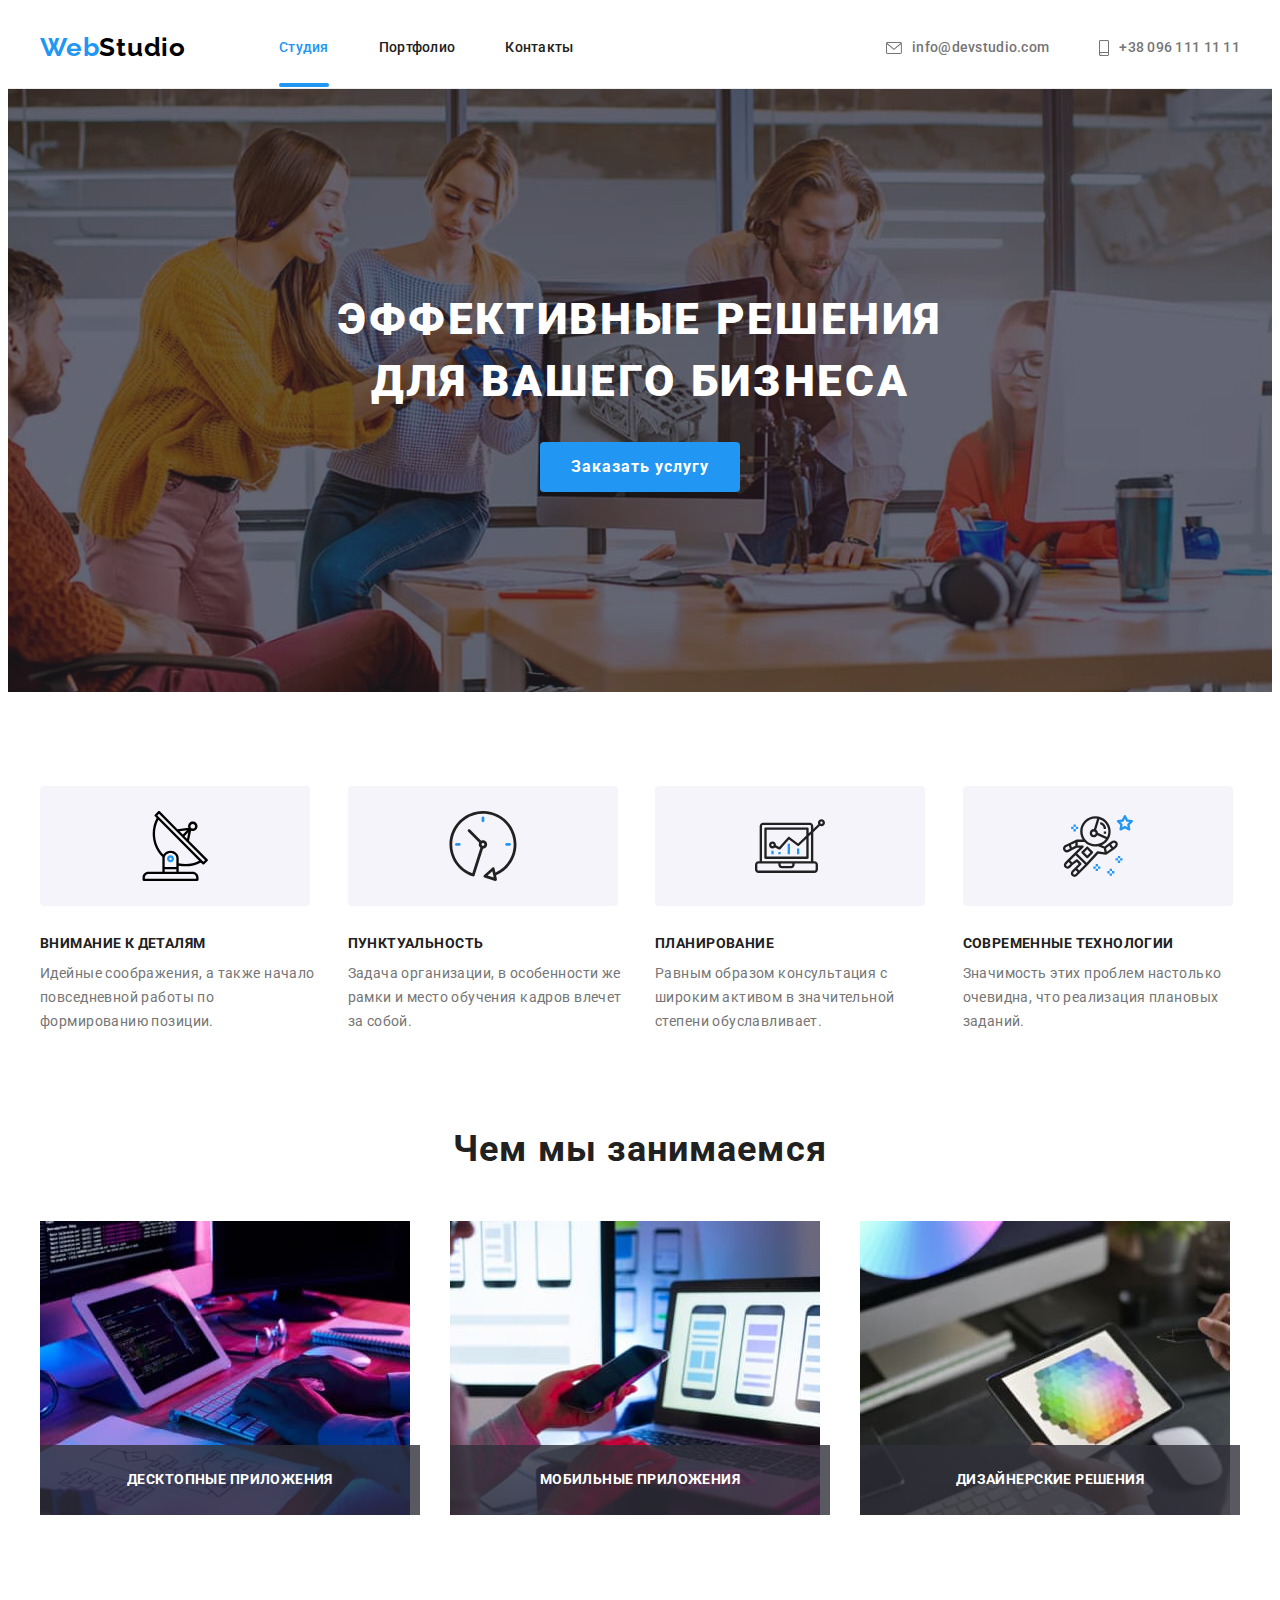
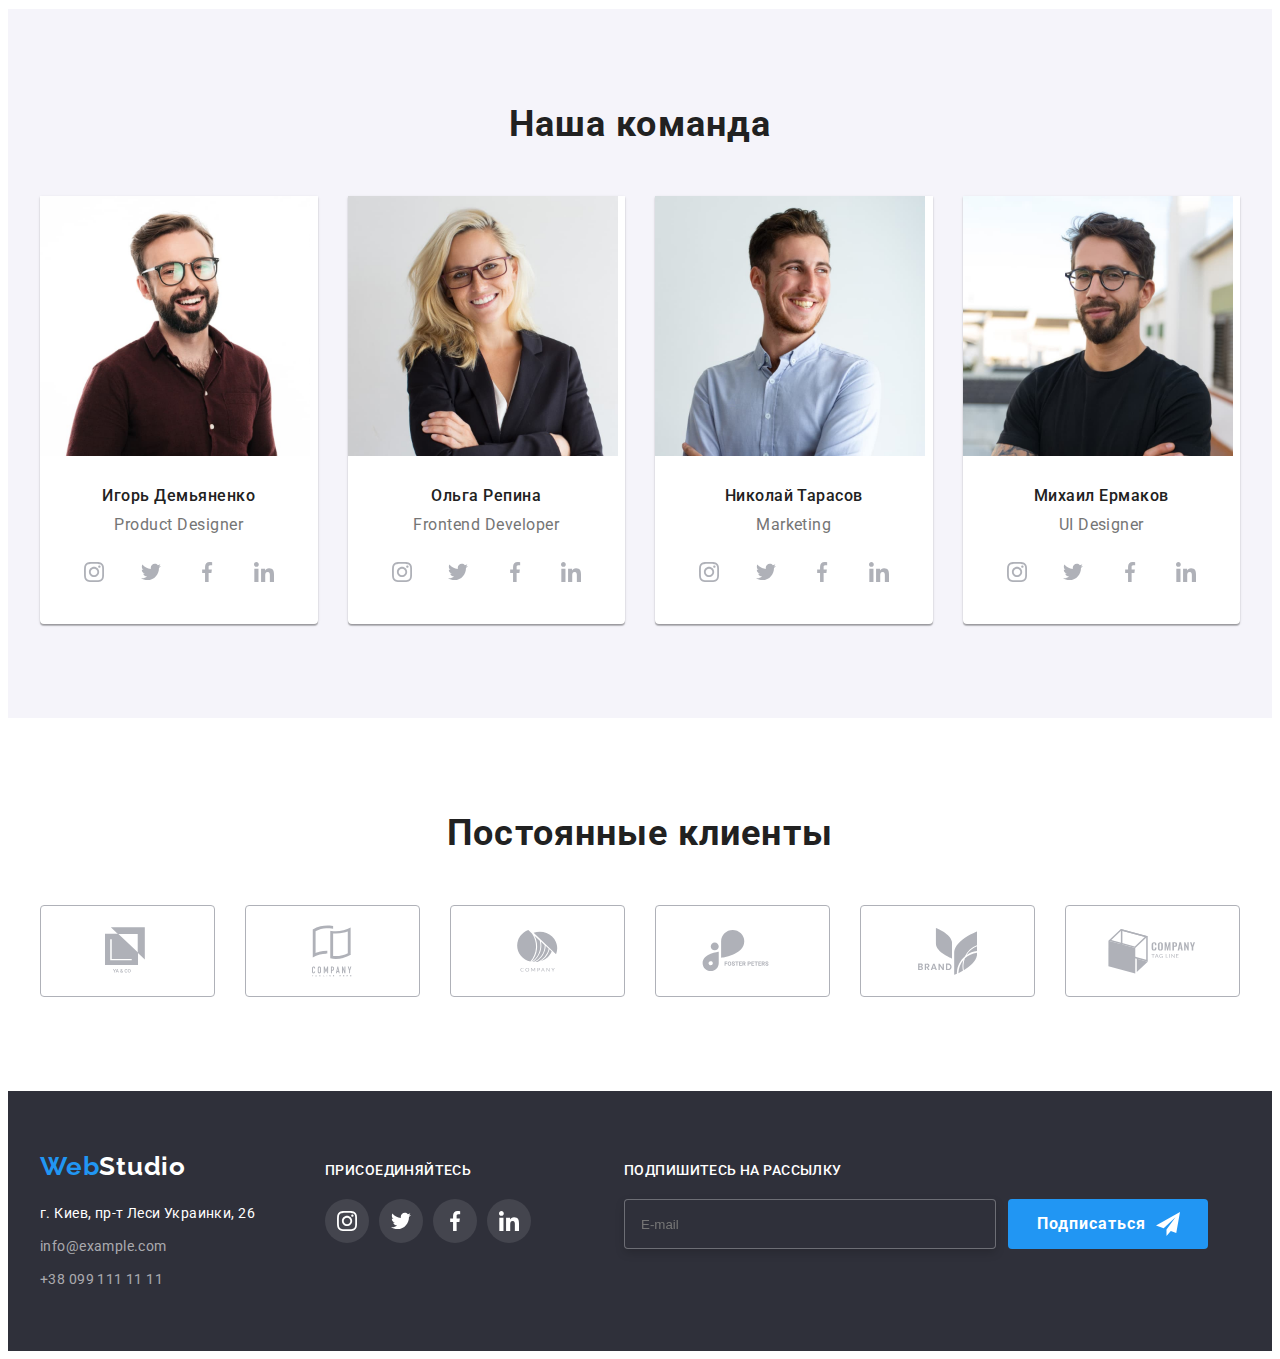
==== commit 922f74cb: "модалка" ====
--- a/index.html
+++ b/index.html
@@ -462,14 +462,14 @@
         <div class="subscribe">
           <p class="join">Подпишитесь на рассылку</p>
           <form class="subscribe-email">
-            
+            <label class="sub-label">
               <input
                 class="input-footer"
                 type="email"
                 name="mail"
-                id="name"
+                placeholder="E-mail"
               />
-            <label class="sub-label" for="name">E-mail</label>
+            </label>
             <button class="button primary" type="submit">
               Подписаться
               <svg width="24" height="24" class="icon-send">
@@ -488,45 +488,46 @@
             <use href="./images/symbol-defs.svg#close"></use>
           </svg>
         </button>
-        <div class="modal-menu">
-          <h2>Оставьте свои данные, мы вам перезвоним</h2>
-          <form>
-                <label class="form-filed">
-                <input class="form-input" type="text" name="name" />
+        <form class="modal-menu">
+          <div class="contact-model">
+            <h3 class="title-form">Оставьте свои данные, мы вам перезвоним</h3>
+              <label class="form-filed">Имя
+                <div class="form-rel">
+                  <input class="form-input" type="text" name="name" />
                   <svg  class="icon-label" width="18" height="18">
                     <use href="./images/symbol-defs.svg#person-black">
                   </svg>
-                  <span class="form-label">Имя</span> 
-                </label>
-              
+                </div>
+              </label>
+            
+              <label class="form-filed">Телефон
+                <div class="form-rel">
+                  <input class="form-input" type="text" name="name" />
+                  <svg  class="icon-label" width="18" height="18">
+                    <use href="./images/symbol-defs.svg#phone-black">
+                  </svg>
+                </div>
+              </label>
+            
+              <label class="form-filed">Почта
+                <div class="form-rel">
+                  <input class="form-input" type="text" name="name" />
+                  <svg  class="icon-label" width="18" height="18">
+                    <use href="./images/symbol-defs.svg#email-black">
+                  </svg>
+                </div>
+              </label>
 
-              <!-- <div class="form-filed">
-                <label class="form-label">Телефон</label>
-                <input class="input-model" type="text" name="name"/>
-                <svg class="icon-label" width="18" height="18">
-                  <use href="./images/symbol-defs.svg#phone-black">
-                </svg> 
-              </div>
+              <label class="form-filed">Комментарий 
+              <textarea  class="comment" name="" id="" cols="51" rows="10">Введите текст</textarea>
+              </label>
+          </div>
 
-              <div class="form-filed">
-                <label class="form-label">Почта </label>
-                <input class="input-model" type="text" name="name"/>
-              <svg class="icon-label" width="18" height="18">
-                <use href="./images/symbol-defs.svg#email-black">
-              </svg>
-              </div>
-
-              <div class="form-filed">
-                <label class="form-label">Комментарий </label>
-              <textarea  name="" id="" cols="30" rows="10"></textarea> 
-              </div>
-
-              <div class="form-filed"> 
+            <div>
               <input type="checkbox">
               <label class="form-label">Соглашаюсь с рассылкой и принимаю Условия договора</label>
-              </div> -->
-          </form>
-        </div>
+            </div>
+        </form>
       </div>
     </div>
     <script src="./js/modal.js"></script>
--- a/css/styles.css
+++ b/css/styles.css
@@ -357,41 +357,70 @@
   display: block;
   padding: 40px;
 }
+.title-form {
+  margin-bottom: 12px;
+
+  font-weight: bold;
+  font-size: 20px;
+  line-height: 1.15;
+  text-align: center;
+  letter-spacing: 0.03em;
+}
 .form-filed {
+  font-weight: normal;
+  font-size: 12px;
+  line-height: 1.16;
+  letter-spacing: 0.01em;
+}
+.form-rel {
   position: relative;
+  margin-top: 4px;
   margin-bottom: 10px;
 }
-.form-label {
-  position: absolute;
-  /* top: 50%; */
-  left: 10px;
-
-  transform: translateY(-100%);
-}
-/* .input-model:hover + .icon-label,
-.input-model:hover,
-.input-model:focus + .icon-label,
-.input-model:focus {
-  fill: var(--accent-text-color);
-  border-color: var(--accent-text-color);
-} */
 .form-input {
-  margin: 0px;
-  padding: 11px 12px;
-  font: inherit;
+  padding: 0px 0px 0px 42px;
+  height: 40px;
 
   border: 1px solid rgba(33, 33, 33, 0.2);
   box-sizing: border-box;
   border-radius: 4px;
 }
+.form-input:hover + .icon-label,
+.form-input:hover,
+.form-input:focus + .icon-label,
+.form-input:focus {
+  fill: var(--accent-text-color);
+  border-color: var(--accent-text-color);
+}
+
 .icon-label {
   position: absolute;
+  top: 50%;
   left: 12px;
-  top: 50%;
+  /* right: 12px; */
 
   transform: translateY(-50%);
 }
 
+.comment {
+  margin-top: 4px;
+  margin-bottom: 20px;
+  padding: 12px 16px;
+  width: 416px;
+
+  font-family: Roboto;
+  font-style: normal;
+  font-weight: normal;
+  font-size: 14px;
+  line-height: 16px;
+  letter-spacing: 0.01em;
+
+  color: rgba(117, 117, 117, 0.5);
+
+  border: 1px solid rgba(33, 33, 33, 0.2);
+  box-sizing: border-box;
+  border-radius: 4px;
+}
 textarea {
   resize: none;
 }
@@ -771,8 +800,7 @@
   margin-left: 10px;
 }
 .subscribe {
-  display: inline-block;
-  width: 100%;
+  display: block;
 }
 .subscribe-email {
   display: flex;
@@ -780,10 +808,14 @@
 .subscribe-email .button.primary {
   padding-left: 29px;
   padding-right: 28px;
+  margin: 0px;
 }
 .input-footer {
-  position: relative;
-  margin-right: 12px;
+  width: 372px;
+  height: 50px;
+
+  padding: 15px 16px;
+
   background-color: #2f303a;
   border: 1px solid rgba(255, 255, 255, 0.3);
   box-sizing: border-box;
@@ -791,10 +823,7 @@
   border-radius: 4px;
 }
 .sub-label {
-  position: absolute;
-  margin-top: 15px;
-  margin-left: 16px;
-
+  margin-right: 12px;
   font-weight: normal;
   font-size: 16px;
   line-height: 1.25;
@@ -802,6 +831,7 @@
 
   color: rgba(255, 255, 255, 0.6);
 }
+
 input {
   width: 100%;
 }
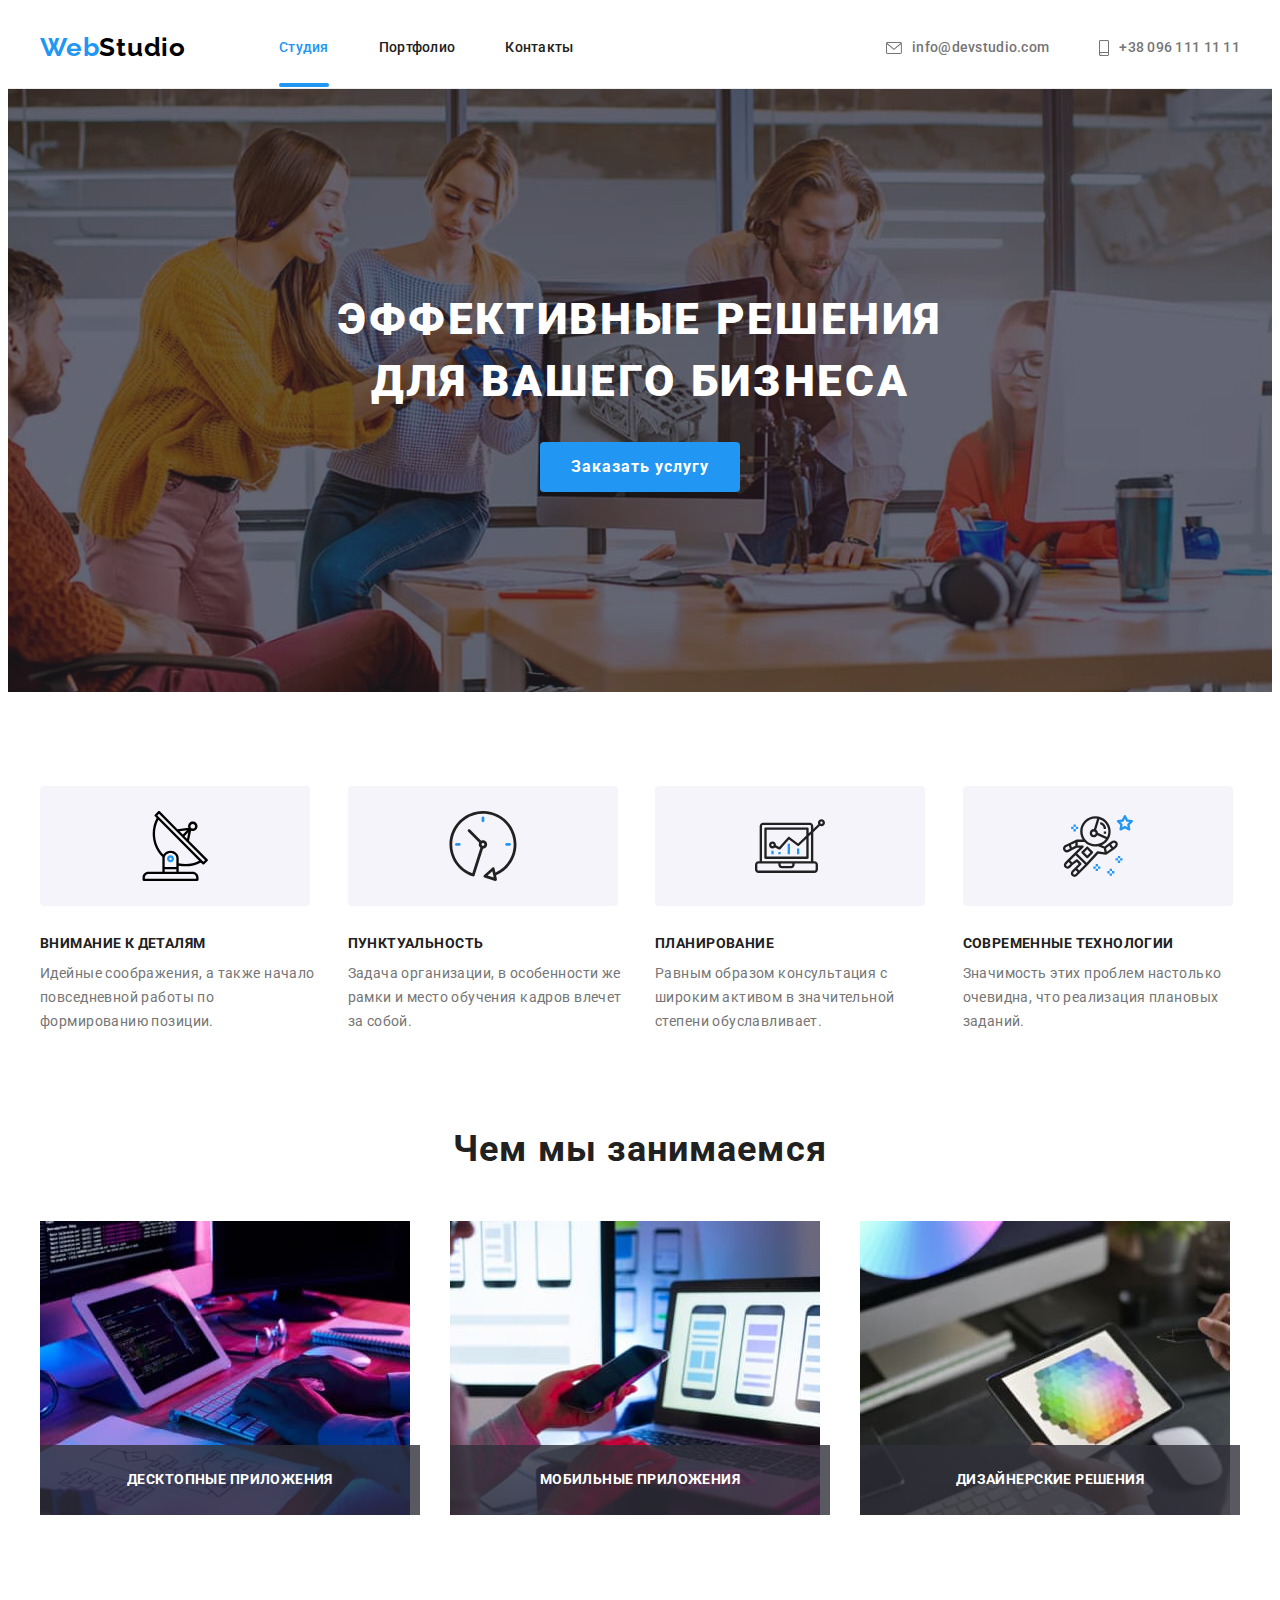
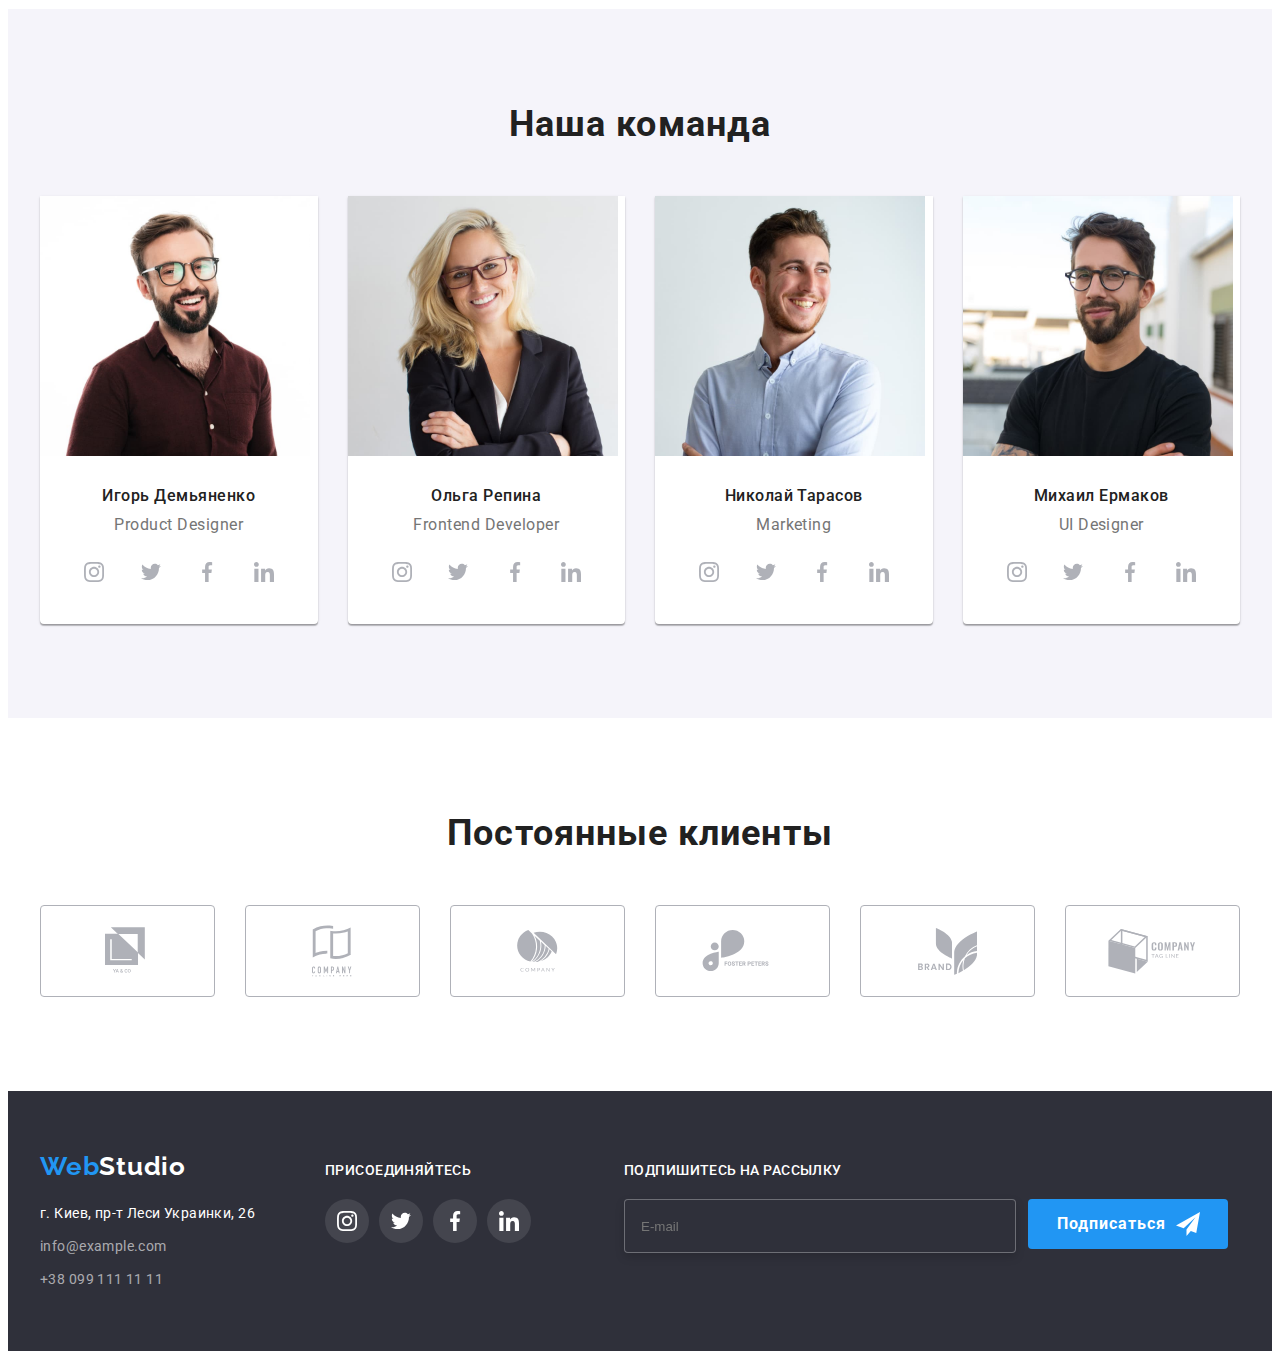
==== commit c40e2139: "Сделал дз" ====
--- a/index.html
+++ b/index.html
@@ -490,46 +490,53 @@
         </button>
         <form class="modal-menu">
           <div class="contact-model">
-            <h3 class="title-form">Оставьте свои данные, мы вам перезвоним</h3>
+            <p class="title-form">Оставьте свои данные, мы вам перезвоним</p>
               <label class="form-filed">Имя
                 <div class="form-rel">
-                  <input class="form-input" type="text" name="name" />
+                  <input class="form-input" type="text" name="user-name" />
                   <svg  class="icon-label" width="18" height="18">
-                    <use href="./images/symbol-defs.svg#person-black">
+                    <use href="./images/symbol-defs.svg#person-black"></use>
                   </svg>
                 </div>
               </label>
             
               <label class="form-filed">Телефон
                 <div class="form-rel">
-                  <input class="form-input" type="text" name="name" />
+                  <input class="form-input" type="tel" name="user-tel" />
                   <svg  class="icon-label" width="18" height="18">
-                    <use href="./images/symbol-defs.svg#phone-black">
+                    <use href="./images/symbol-defs.svg#phone-black"></use>
                   </svg>
                 </div>
               </label>
             
               <label class="form-filed">Почта
                 <div class="form-rel">
-                  <input class="form-input" type="text" name="name" />
+                  <input class="form-input" type="email" name="user-email"/>
                   <svg  class="icon-label" width="18" height="18">
-                    <use href="./images/symbol-defs.svg#email-black">
+                    <use href="./images/symbol-defs.svg#email-black"></use>
                   </svg>
                 </div>
               </label>
 
               <label class="form-filed">Комментарий 
-              <textarea  class="comment" name="" id="" cols="51" rows="10">Введите текст</textarea>
+              <textarea  class="comment" name="comment" id="" placeholder="Введите текст"></textarea>
               </label>
           </div>
 
-            <div>
-              <input type="checkbox">
-              <label class="form-label">Соглашаюсь с рассылкой и принимаю Условия договора</label>
-            </div>
+             <div class="agreement">
+                <label class="agreement-filed">
+                  <input class="checkbox" type="checkbox" name="contract" value="conditions">
+                  <span class="check-icon"></span>
+                  Соглашаюсь с рассылкой и принимаю <span class="contract">
+                  <a href="" class="contract-link">Условия договора</a></span>
+                </label>
+              </div>
+
+            <button class="button primary" type="submit">Отправить</button>
         </form>
       </div>
     </div>
     <script src="./js/modal.js"></script>
   </body>
 </html>
+
--- a/css/styles.css
+++ b/css/styles.css
@@ -1,9 +1,3 @@
-/* цвет основного текста #212121 */
-/* вторичный цвет текста #757575 */
-/* акцент #2196F3 */
-/* белый #FFFFFF */
-/* вторичный цвет фона #F5F4FA */
-
 /* ======== ОБЩИЕ ======== */
 
 :root {
@@ -74,6 +68,13 @@
   width: 1200px;
 }
 
+.checkbox {
+  -webkit-appearance: none;
+  -moz-appearance: none;
+  appearance: none;
+  /* position: absolute; */
+}
+
 /* ======== КНОПКА ======== */
 
 .button {
@@ -347,6 +348,8 @@
   width: 30px;
   height: 30px;
   background-color: var(--white-color);
+
+  transition: fill 250ms cubic-bezier(0.4, 0, 0.2, 1);
 }
 .btn-close:hover,
 .btn-close:focus {
@@ -354,7 +357,6 @@
 }
 
 .modal-menu {
-  display: block;
   padding: 40px;
 }
 .title-form {
@@ -378,12 +380,17 @@
   margin-bottom: 10px;
 }
 .form-input {
-  padding: 0px 0px 0px 42px;
+  padding-left: 42px;
   height: 40px;
+  width: 100%;
 
   border: 1px solid rgba(33, 33, 33, 0.2);
-  box-sizing: border-box;
   border-radius: 4px;
+
+  transition: border-color 250ms cubic-bezier(0.4, 0, 0.2, 1);
+}
+.icon-label {
+  transition: fill 250ms cubic-bezier(0.4, 0, 0.2, 1);
 }
 .form-input:hover + .icon-label,
 .form-input:hover,
@@ -397,7 +404,6 @@
   position: absolute;
   top: 50%;
   left: 12px;
-  /* right: 12px; */
 
   transform: translateY(-50%);
 }
@@ -406,23 +412,39 @@
   margin-top: 4px;
   margin-bottom: 20px;
   padding: 12px 16px;
-  width: 416px;
-
-  font-family: Roboto;
-  font-style: normal;
-  font-weight: normal;
-  font-size: 14px;
-  line-height: 16px;
-  letter-spacing: 0.01em;
-
-  color: rgba(117, 117, 117, 0.5);
+  width: 100%;
+  height: 120px;
 
   border: 1px solid rgba(33, 33, 33, 0.2);
-  box-sizing: border-box;
   border-radius: 4px;
 }
 textarea {
   resize: none;
+}
+.agreement {
+  margin-bottom: var(--card-set-gap);
+}
+.agreement-filed {
+  display: flex;
+
+  justify-content: space-evenly;
+}
+.contract-link {
+  color: var(--accent-text-color);
+}
+.check-icon {
+  display: inline-block;
+  width: 16px;
+  height: 15px;
+  border: 2px solid black;
+  border-radius: 4px;
+}
+.checkbox:checked + .check-icon {
+  background-color: var(--accent-text-color);
+  background-image: url(../images/icon\ check.svg);
+  background-size: contain;
+  background-origin: border-box;
+  border-color: var(--accent-text-color);
 }
 /* ======== ФИЛЬТР ======== */
 .filters-flex {
@@ -537,7 +559,9 @@
   line-height: 1.9;
   letter-spacing: 0.03em;
 }
-
+.card-project {
+  transition: box-shadow 250ms cubic-bezier(0.4, 0, 0.2, 1);
+}
 .card-project:focus,
 .card-project:hover {
   box-shadow: 0px 1px 1px rgba(0, 0, 0, 0.12), 0px 4px 4px rgba(0, 0, 0, 0.06),
@@ -814,13 +838,20 @@
   width: 372px;
   height: 50px;
 
-  padding: 15px 16px;
+  padding-left: 16px;
+  color: var(--secondary-text-color);
 
   background-color: #2f303a;
   border: 1px solid rgba(255, 255, 255, 0.3);
-  box-sizing: border-box;
   filter: drop-shadow(0px 4px 4px rgba(0, 0, 0, 0.15));
   border-radius: 4px;
+
+  transition: border-color 250ms cubic-bezier(0.4, 0, 0.2, 1);
+}
+
+.input-footer:hover,
+.input-footer:focus {
+  border-color: var(--accent-text-color);
 }
 .sub-label {
   margin-right: 12px;
@@ -831,7 +862,3 @@
 
   color: rgba(255, 255, 255, 0.6);
 }
-
-input {
-  width: 100%;
-}
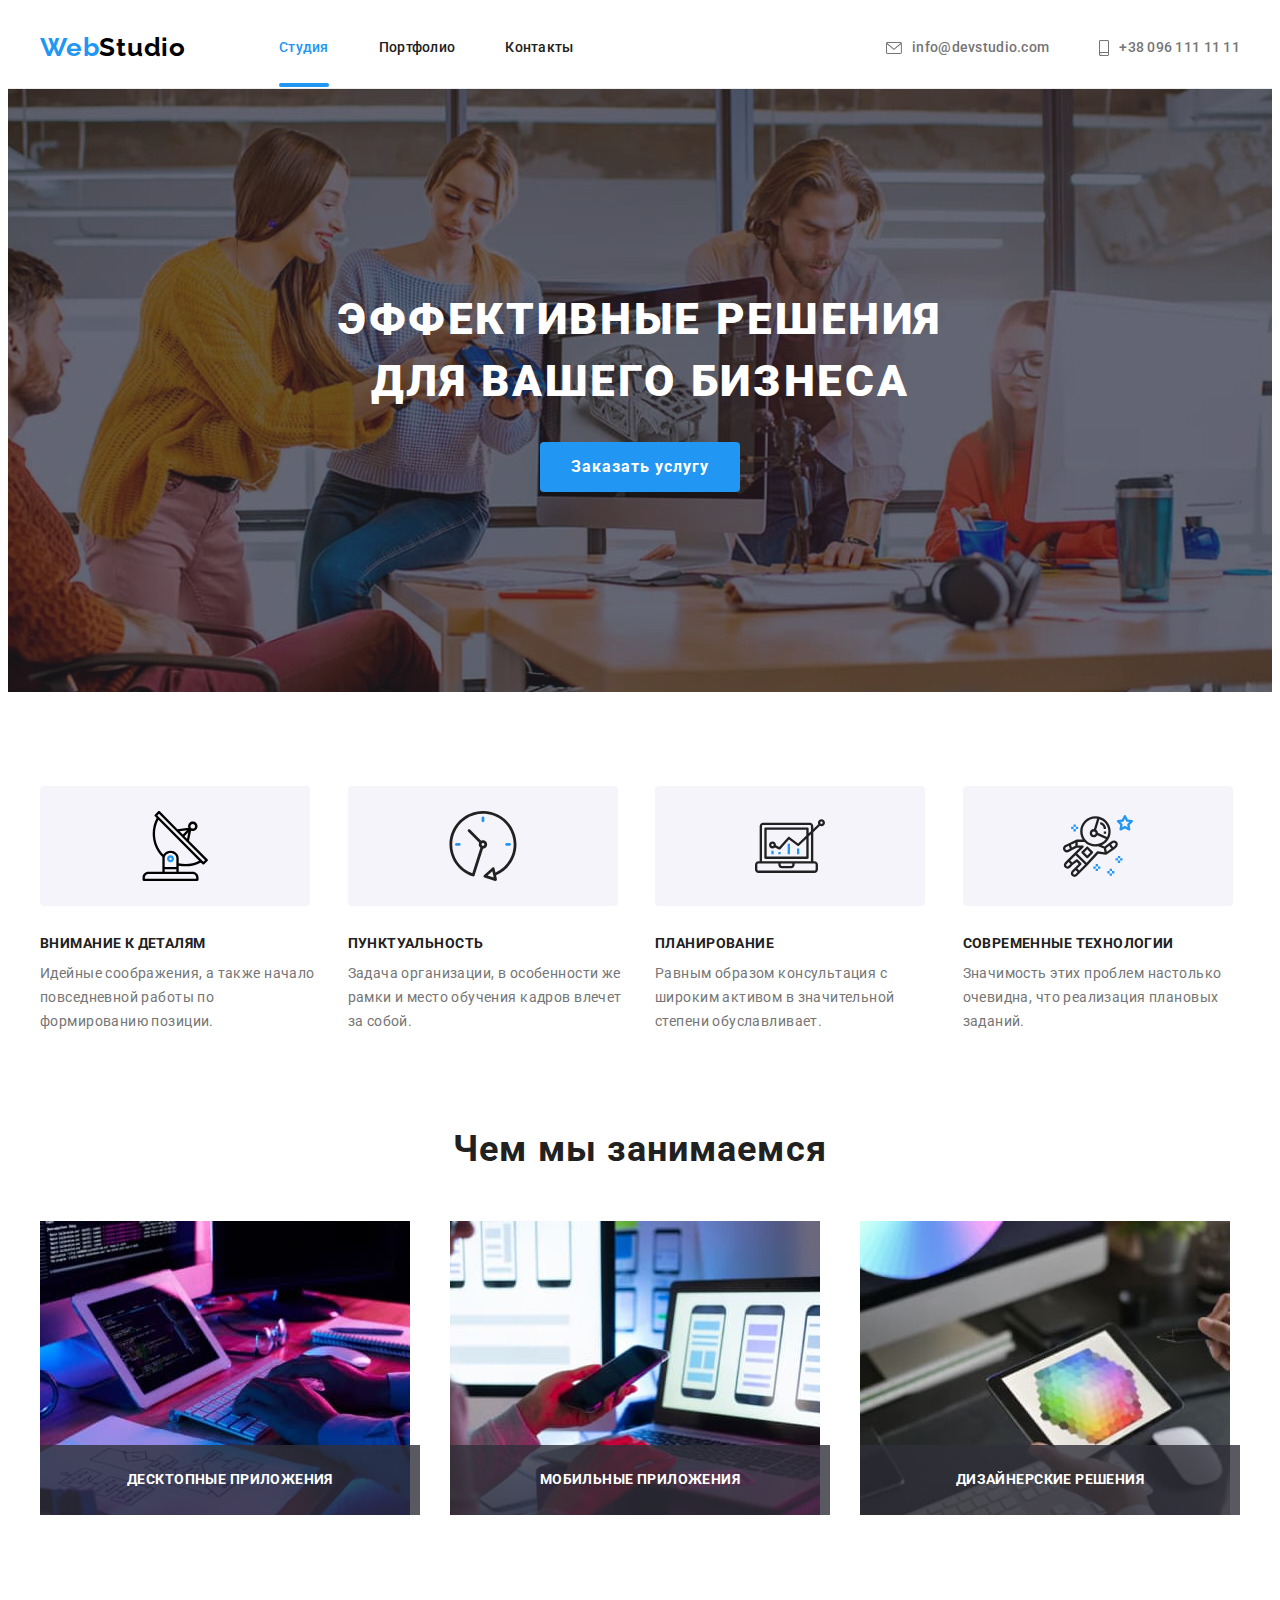
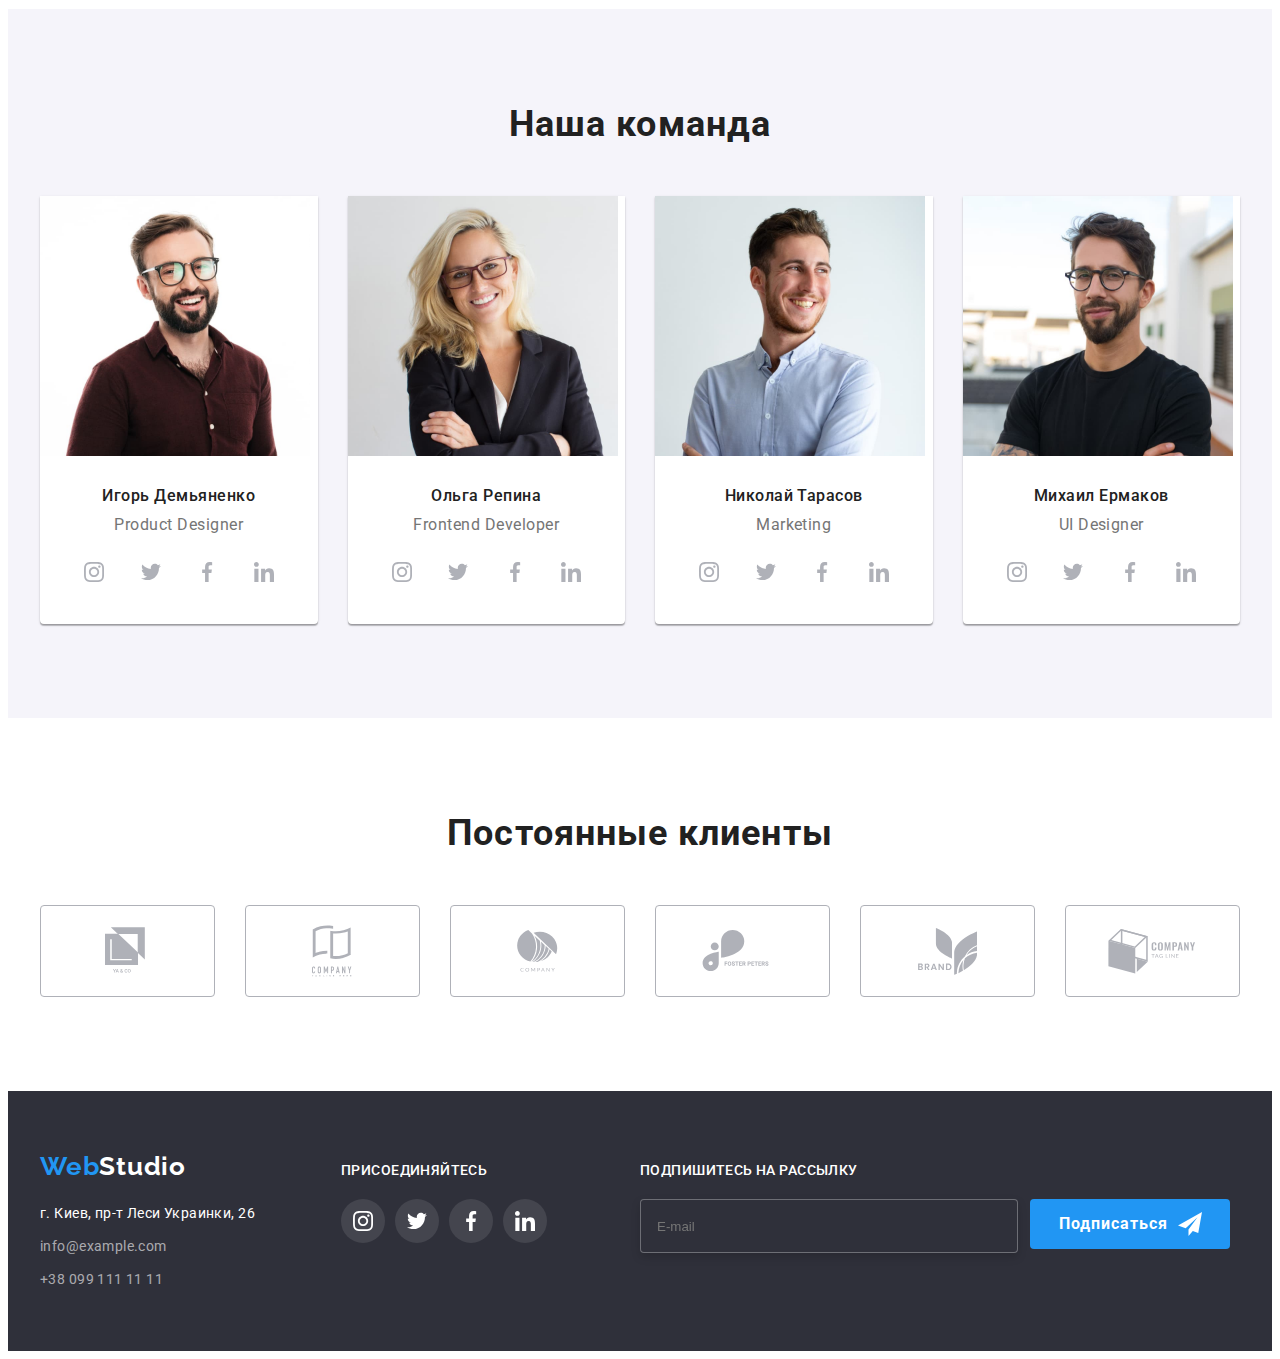
==== commit d95d6cc0: "виправив дз" ====
--- a/index.html
+++ b/index.html
@@ -491,52 +491,71 @@
         <form class="modal-menu">
           <div class="contact-model">
             <p class="title-form">Оставьте свои данные, мы вам перезвоним</p>
-              <label class="form-filed">Имя
-                <div class="form-rel">
-                  <input class="form-input" type="text" name="user-name" />
-                  <svg  class="icon-label" width="18" height="18">
-                    <use href="./images/symbol-defs.svg#person-black"></use>
-                  </svg>
-                </div>
-              </label>
-            
-              <label class="form-filed">Телефон
-                <div class="form-rel">
-                  <input class="form-input" type="tel" name="user-tel" />
-                  <svg  class="icon-label" width="18" height="18">
-                    <use href="./images/symbol-defs.svg#phone-black"></use>
-                  </svg>
-                </div>
-              </label>
-            
-              <label class="form-filed">Почта
-                <div class="form-rel">
-                  <input class="form-input" type="email" name="user-email"/>
-                  <svg  class="icon-label" width="18" height="18">
-                    <use href="./images/symbol-defs.svg#email-black"></use>
-                  </svg>
-                </div>
-              </label>
+            <label class="form-filed" for="user-name">Имя</label>
+            <div class="form-rel">
+              <input
+                class="form-input"
+                type="text"
+                name="user-name"
+                id="user-name"
+              />
+              <svg class="icon-label" width="18" height="18">
+                <use href="./images/symbol-defs.svg#person-black"></use>
+              </svg>
+            </div>
 
-              <label class="form-filed">Комментарий 
-              <textarea  class="comment" name="comment" id="" placeholder="Введите текст"></textarea>
-              </label>
+            <label class="form-filed" for="user-te">Телефон</label>
+            <div class="form-rel">
+              <input
+                class="form-input"
+                type="tel"
+                name="user-tel"
+                id="user-te"
+              />
+              <svg class="icon-label" width="18" height="18">
+                <use href="./images/symbol-defs.svg#phone-black"></use>
+              </svg>
+            </div>
+
+            <label class="form-filed" for="user-email">Почта</label>
+            <div class="form-rel">
+              <input
+                class="form-input"
+                type="email"
+                name="user-email"
+                id="user-email"
+              />
+              <svg class="icon-label" width="18" height="18">
+                <use href="./images/symbol-defs.svg#email-black"></use>
+              </svg>
+            </div>
+
+            <label class="form-filed">Комментарий</label>
+            <textarea
+              class="comment"
+              name="comment"
+              placeholder="Введите текст"
+            ></textarea>
           </div>
 
-             <div class="agreement">
-                <label class="agreement-filed">
-                  <input class="checkbox" type="checkbox" name="contract" value="conditions">
-                  <span class="check-icon"></span>
-                  Соглашаюсь с рассылкой и принимаю <span class="contract">
-                  <a href="" class="contract-link">Условия договора</a></span>
-                </label>
-              </div>
+          <label class="agreement-filed">
+            <input
+              class="checkbox"
+              type="checkbox"
+              name="contract"
+              value="conditions"
+            />
+            <span class="check-icon"></span>
+            Соглашаюсь с рассылкой и принимаю
+            <span class="contract">
+              <a href="" class="contract-link">Условия договора</a></span
+            >
+          </label>
 
-            <button class="button primary" type="submit">Отправить</button>
+          <button class="button primary" type="submit">Отправить</button>
         </form>
       </div>
     </div>
     <script src="./js/modal.js"></script>
   </body>
 </html>
-
--- a/css/styles.css
+++ b/css/styles.css
@@ -69,10 +69,14 @@
 }
 
 .checkbox {
-  -webkit-appearance: none;
-  -moz-appearance: none;
-  appearance: none;
-  /* position: absolute; */
+  position: absolute;
+  width: 1px;
+  height: 1px;
+  margin: -1px;
+  border: 0;
+  padding: 0;
+  clip: rect(0 0 0 0);
+  overflow: hidden;
 }
 
 /* ======== КНОПКА ======== */
@@ -321,6 +325,7 @@
 
 .modal {
   position: absolute;
+  padding: 40px;
   top: 50%;
   left: 50%;
   transform: translate(-50%, -50%);
@@ -356,9 +361,6 @@
   fill: var(--accent-text-color);
 }
 
-.modal-menu {
-  padding: 40px;
-}
 .title-form {
   margin-bottom: 12px;
 
@@ -369,14 +371,19 @@
   letter-spacing: 0.03em;
 }
 .form-filed {
+  display: block;
+  margin-bottom: 4px;
+
   font-weight: normal;
   font-size: 12px;
   line-height: 1.16;
   letter-spacing: 0.01em;
+
+  color: #757575;
 }
 .form-rel {
   position: relative;
-  margin-top: 4px;
+
   margin-bottom: 10px;
 }
 .form-input {
@@ -390,6 +397,7 @@
   transition: border-color 250ms cubic-bezier(0.4, 0, 0.2, 1);
 }
 .icon-label {
+  position: absolute;
   transition: fill 250ms cubic-bezier(0.4, 0, 0.2, 1);
 }
 .form-input:hover + .icon-label,
@@ -409,7 +417,6 @@
 }
 
 .comment {
-  margin-top: 4px;
   margin-bottom: 20px;
   padding: 12px 16px;
   width: 100%;
@@ -417,17 +424,38 @@
 
   border: 1px solid rgba(33, 33, 33, 0.2);
   border-radius: 4px;
+
+  transition: border-color 250ms cubic-bezier(0.4, 0, 0.2, 1);
+}
+.comment::placeholder {
+  font-weight: normal;
+  font-size: 14px;
+  line-height: 1.16;
+  letter-spacing: 0.01em;
+
+  color: rgba(117, 117, 117, 0.5);
+}
+.comment:hover,
+.comment:focus {
+  border-color: var(--accent-text-color);
 }
 textarea {
   resize: none;
 }
-.agreement {
-  margin-bottom: var(--card-set-gap);
-}
+
 .agreement-filed {
   display: flex;
+  align-items: center;
+  margin-bottom: 30px;
 
   justify-content: space-evenly;
+  font-weight: normal;
+  font-size: 14px;
+  line-height: 1.7;
+
+  letter-spacing: 0.03em;
+
+  color: #757575;
 }
 .contract-link {
   color: var(--accent-text-color);
@@ -437,7 +465,14 @@
   width: 16px;
   height: 15px;
   border: 2px solid black;
-  border-radius: 4px;
+  border-radius: 3px;
+}
+.checkbox:focus + .check-icon {
+  background-color: var(--accent-text-color);
+  background-image: url(../images/icon\ check.svg);
+  background-size: contain;
+  background-origin: border-box;
+  border-color: var(--accent-text-color);
 }
 .checkbox:checked + .check-icon {
   background-color: var(--accent-text-color);
@@ -749,6 +784,7 @@
 }
 .bot-nav {
   padding: 0px;
+  min-width: 231px;
 
   font-style: normal;
   font-weight: normal;
@@ -818,8 +854,10 @@
 }
 
 .footer {
+  display: inline-block;
   margin-right: 70px;
 }
+
 .icon-send {
   margin-left: 10px;
 }
@@ -835,7 +873,7 @@
   margin: 0px;
 }
 .input-footer {
-  width: 372px;
+  width: 358px;
   height: 50px;
 
   padding-left: 16px;
